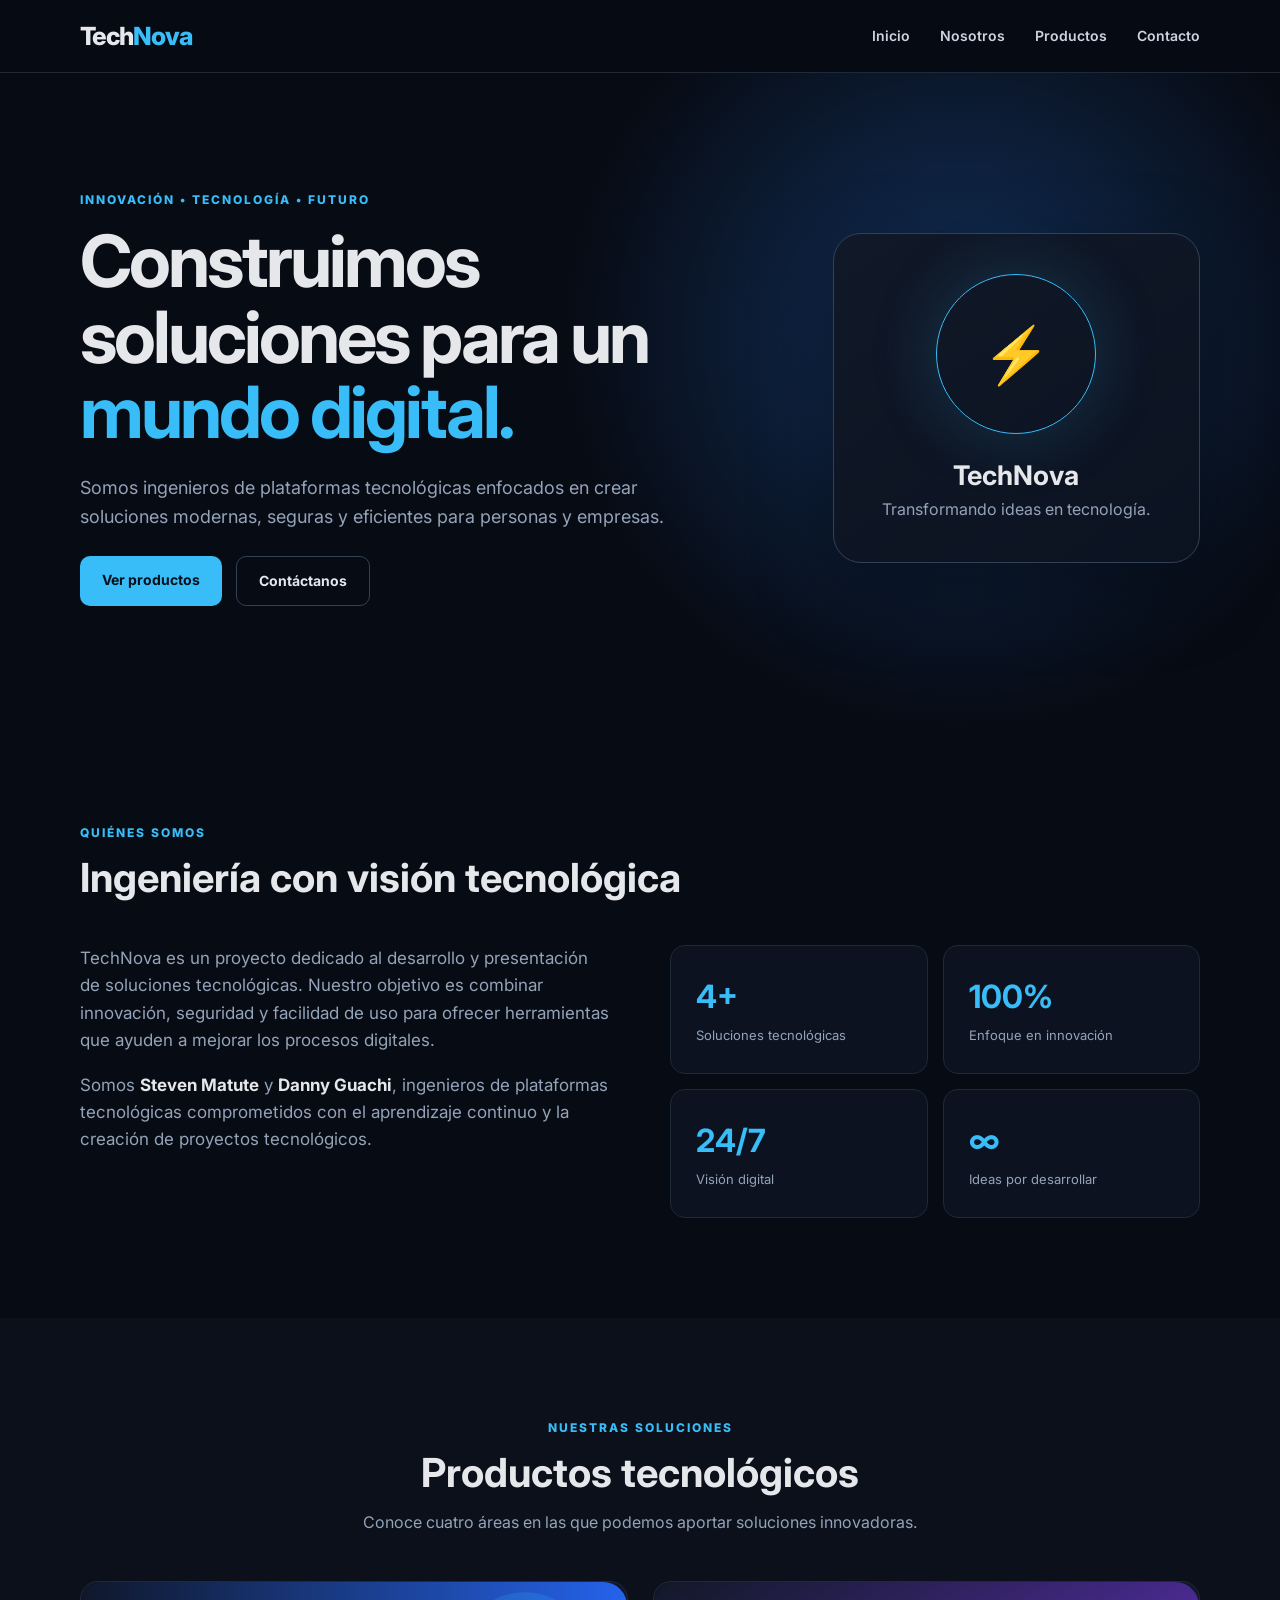
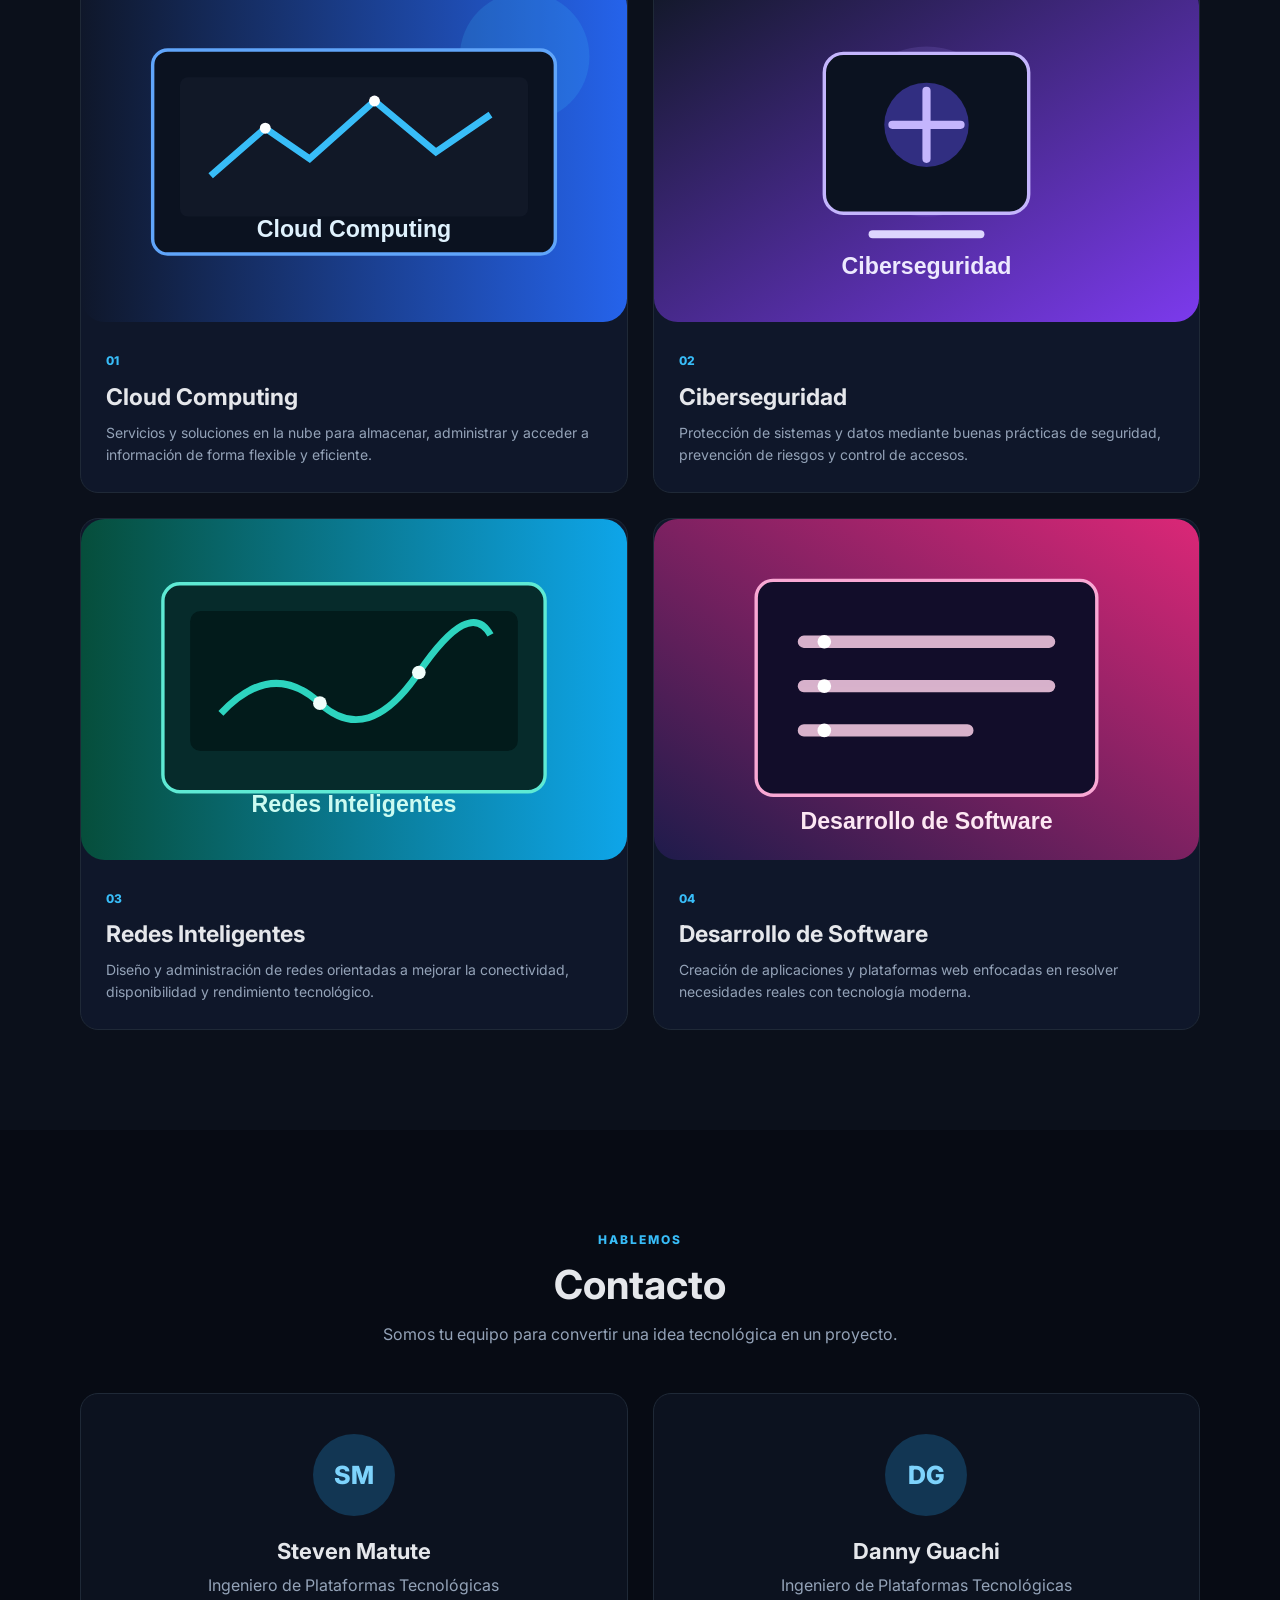
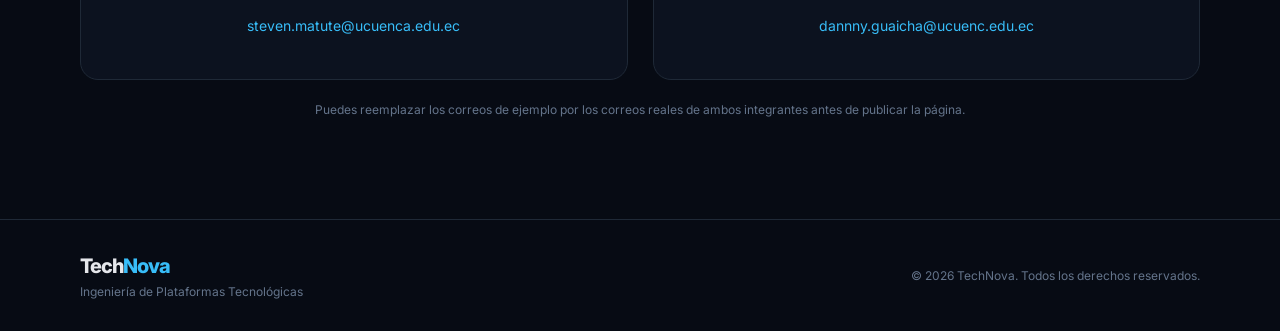
==== index.html @ 42eb57d0 "Actualización de la página" ====
<!DOCTYPE html>
<html lang="es">
<head>
  <meta charset="UTF-8">
  <meta name="viewport" content="width=device-width, initial-scale=1.0">
  <meta name="description" content="Tecnología e innovación - Steven Matute y Danny Guachi">
  <title>TechNova | Plataformas Tecnológicas</title>
  <link rel="stylesheet" href="style.css">
</head>
<body>
<header class="header">
  <nav class="nav container">
    <a class="logo" href="#inicio">Tech<span>Nova</span></a>
    <button class="menu-btn" aria-label="Abrir menú">☰</button>
    <div class="nav-links">
      <a href="#inicio">Inicio</a>
      <a href="#nosotros">Nosotros</a>
      <a href="#productos">Productos</a>
      <a href="#contacto">Contacto</a>
    </div>
  </nav>
</header>

<main>
<section id="inicio" class="hero">
  <div class="container hero-content">
    <div>
      <p class="eyebrow">INNOVACIÓN • TECNOLOGÍA • FUTURO</p>
      <h1>Construimos soluciones para un <span>mundo digital.</span></h1>
      <p class="hero-text">Somos ingenieros de plataformas tecnológicas enfocados en crear soluciones modernas, seguras y eficientes para personas y empresas.</p>
      <div class="hero-buttons">
        <a class="btn primary" href="#productos">Ver productos</a>
        <a class="btn secondary" href="#contacto">Contáctanos</a>
      </div>
    </div>
    <div class="hero-card">
      <div class="tech-orbit"><span>⚡</span></div>
      <h3>TechNova</h3>
      <p>Transformando ideas en tecnología.</p>
    </div>
  </div>
</section>

<section id="nosotros" class="section">
  <div class="container">
    <div class="section-title">
      <p class="eyebrow">QUIÉNES SOMOS</p>
      <h2>Ingeniería con visión tecnológica</h2>
    </div>
    <div class="about-grid">
      <div class="about-text">
        <p>TechNova es un proyecto dedicado al desarrollo y presentación de soluciones tecnológicas. Nuestro objetivo es combinar innovación, seguridad y facilidad de uso para ofrecer herramientas que ayuden a mejorar los procesos digitales.</p>
        <p>Somos <strong>Steven Matute</strong> y <strong>Danny Guachi</strong>, ingenieros de plataformas tecnológicas comprometidos con el aprendizaje continuo y la creación de proyectos tecnológicos.</p>
      </div>
      <div class="stats">
        <div><strong>4+</strong><span>Soluciones tecnológicas</span></div>
        <div><strong>100%</strong><span>Enfoque en innovación</span></div>
        <div><strong>24/7</strong><span>Visión digital</span></div>
        <div><strong>∞</strong><span>Ideas por desarrollar</span></div>
      </div>
    </div>
  </div>
</section>

<section id="productos" class="section products-section">
  <div class="container">
    <div class="section-title center">
      <p class="eyebrow">NUESTRAS SOLUCIONES</p>
      <h2>Productos tecnológicos</h2>
      <p>Conoce cuatro áreas en las que podemos aportar soluciones innovadoras.</p>
    </div>
    <div class="products-grid">
      <article class="product-card">
        <img src="img/producto1.svg" alt="Cloud Computing">
        <div class="product-body"><span class="tag">01</span><h3>Cloud Computing</h3><p>Servicios y soluciones en la nube para almacenar, administrar y acceder a información de forma flexible y eficiente.</p></div>
      </article>
      <article class="product-card">
        <img src="img/producto2.svg" alt="Ciberseguridad">
        <div class="product-body"><span class="tag">02</span><h3>Ciberseguridad</h3><p>Protección de sistemas y datos mediante buenas prácticas de seguridad, prevención de riesgos y control de accesos.</p></div>
      </article>
      <article class="product-card">
        <img src="img/producto3.svg" alt="Redes Inteligentes">
        <div class="product-body"><span class="tag">03</span><h3>Redes Inteligentes</h3><p>Diseño y administración de redes orientadas a mejorar la conectividad, disponibilidad y rendimiento tecnológico.</p></div>
      </article>
      <article class="product-card">
        <img src="img/producto4.svg" alt="Desarrollo de Software">
        <div class="product-body"><span class="tag">04</span><h3>Desarrollo de Software</h3><p>Creación de aplicaciones y plataformas web enfocadas en resolver necesidades reales con tecnología moderna.</p></div>
      </article>
    </div>
  </div>
</section>

<section id="contacto" class="section contact-section">
  <div class="container">
    <div class="section-title center">
      <p class="eyebrow">HABLEMOS</p>
      <h2>Contacto</h2>
      <p>Somos tu equipo para convertir una idea tecnológica en un proyecto.</p>
    </div>
    <div class="contact-grid">
      <div class="person-card">
        <div class="avatar">SM</div>
        <h3>Steven Matute</h3>
        <p>Ingeniero de Plataformas Tecnológicas</p>
        <a href="mailto:steven.matute@ucuenca.edu.ec">steven.matute@ucuenca.edu.ec</a>
      </div>
      <div class="person-card">
        <div class="avatar">DG</div>
        <h3>Danny Guachi</h3>
        <p>Ingeniero de Plataformas Tecnológicas</p>
        <a href="mailto:daniel.guachi@gmail.com">dannny.guaicha@ucuenc.edu.ec</a>
      </div>
    </div>
    <p class="contact-note">Puedes reemplazar los correos de ejemplo por los correos reales de ambos integrantes antes de publicar la página.</p>
  </div>
</section>
</main>

<footer>
  <div class="container footer-content">
    <div><a class="logo" href="#inicio">Tech<span>Nova</span></a><p>Ingeniería de Plataformas Tecnológicas</p></div>
    <p>© <span id="year"></span> TechNova. Todos los derechos reservados.</p>
  </div>
</footer>
<script src="script.js"></script>
</body>
</html>
---- style.css ----
@import url('https://fonts.googleapis.com/css2?family=Inter:wght@400;500;600;700;800&display=swap');
*{box-sizing:border-box;margin:0;padding:0}
html{scroll-behavior:smooth}
body{font-family:Inter,Arial,sans-serif;color:#e5e7eb;background:#070b14;line-height:1.6}
a{text-decoration:none;color:inherit}.container{width:min(1120px,92%);margin:auto}
.header{position:sticky;top:0;z-index:100;background:rgba(7,11,20,.88);backdrop-filter:blur(14px);border-bottom:1px solid #1f2937}
.nav{height:72px;display:flex;align-items:center;justify-content:space-between}.logo{font-size:25px;font-weight:800;letter-spacing:-1px}.logo span{color:#38bdf8}
.nav-links{display:flex;gap:30px}.nav-links a{color:#cbd5e1;font-size:14px;font-weight:600;transition:.2s}.nav-links a:hover{color:#38bdf8}
.menu-btn{display:none;background:none;border:0;color:#fff;font-size:26px}
.hero{min-height:650px;display:flex;align-items:center;background:radial-gradient(circle at 75% 40%,#12305a 0,#070b14 38%),#070b14}
.hero-content{display:grid;grid-template-columns:1.3fr .7fr;gap:70px;align-items:center}.eyebrow{color:#38bdf8;font-size:12px;font-weight:800;letter-spacing:2px;margin-bottom:14px}
h1{font-size:clamp(42px,6vw,72px);line-height:1.05;letter-spacing:-3px;max-width:750px}h1 span{color:#38bdf8}
.hero-text{max-width:650px;color:#94a3b8;font-size:18px;margin:24px 0}.hero-buttons{display:flex;gap:14px}.btn{padding:13px 22px;border-radius:10px;font-weight:700;font-size:14px}.primary{background:#38bdf8;color:#04111d}.secondary{border:1px solid #334155;color:#e2e8f0}
.hero-card{height:330px;border:1px solid #334155;border-radius:28px;background:linear-gradient(145deg,#111827,#0b1220);display:flex;flex-direction:column;align-items:center;justify-content:center;box-shadow:0 25px 80px rgba(0,0,0,.35)}.hero-card h3{font-size:27px;margin-top:20px}.hero-card p{color:#94a3b8}.tech-orbit{width:160px;height:160px;border-radius:50%;border:1px solid #38bdf8;display:grid;place-items:center;box-shadow:0 0 70px rgba(56,189,248,.2);font-size:55px}
.section{padding:100px 0}.section-title h2{font-size:40px;line-height:1.1;margin-bottom:15px}.section-title>p:last-child{color:#94a3b8}.center{text-align:center}
.about-grid{display:grid;grid-template-columns:1fr 1fr;gap:60px;margin-top:45px}.about-text p{color:#94a3b8;font-size:17px;margin-bottom:18px}.about-text strong{color:#e5e7eb}
.stats{display:grid;grid-template-columns:1fr 1fr;gap:15px}.stats div{padding:25px;border:1px solid #1f2937;border-radius:15px;background:#0c121f}.stats strong{display:block;font-size:32px;color:#38bdf8}.stats span{color:#94a3b8;font-size:13px}
.products-section{background:#0b101b}.products-grid{display:grid;grid-template-columns:repeat(2,1fr);gap:25px;margin-top:45px}.product-card{overflow:hidden;background:#0f172a;border:1px solid #1f2937;border-radius:18px;transition:.25s}.product-card:hover{transform:translateY(-6px);border-color:#38bdf8}.product-card img{display:block;width:100%;aspect-ratio:16/10;object-fit:cover}.product-body{padding:25px}.tag{color:#38bdf8;font-size:12px;font-weight:800}.product-body h3{font-size:23px;margin:6px 0}.product-body p{color:#94a3b8;font-size:14px}
.contact-grid{display:grid;grid-template-columns:1fr 1fr;gap:25px;margin-top:45px}.person-card{text-align:center;padding:40px 25px;border:1px solid #1f2937;background:#0c121f;border-radius:18px}.avatar{width:82px;height:82px;margin:0 auto 18px;display:grid;place-items:center;border-radius:50%;background:#123653;color:#7dd3fc;font-size:25px;font-weight:800}.person-card h3{font-size:22px}.person-card p{color:#94a3b8;margin:4px 0 15px}.person-card a{color:#38bdf8;font-size:14px}.contact-note{text-align:center;color:#64748b;font-size:12px;margin-top:20px}
footer{border-top:1px solid #1f2937;padding:30px 0;color:#64748b;font-size:12px}.footer-content{display:flex;justify-content:space-between;align-items:center}.footer-content .logo{font-size:20px;color:#e5e7eb}
@media(max-width:760px){.nav-links{display:none;position:absolute;top:72px;left:0;right:0;padding:20px;flex-direction:column;gap:18px;background:#070b14;border-bottom:1px solid #1f2937}.nav-links.active{display:flex}.menu-btn{display:block}.hero{padding:80px 0}.hero-content,.about-grid,.contact-grid,.products-grid{grid-template-columns:1fr}.hero-card{height:280px}.section{padding:75px 0}h1{letter-spacing:-2px}.footer-content{flex-direction:column;gap:12px;text-align:center}}
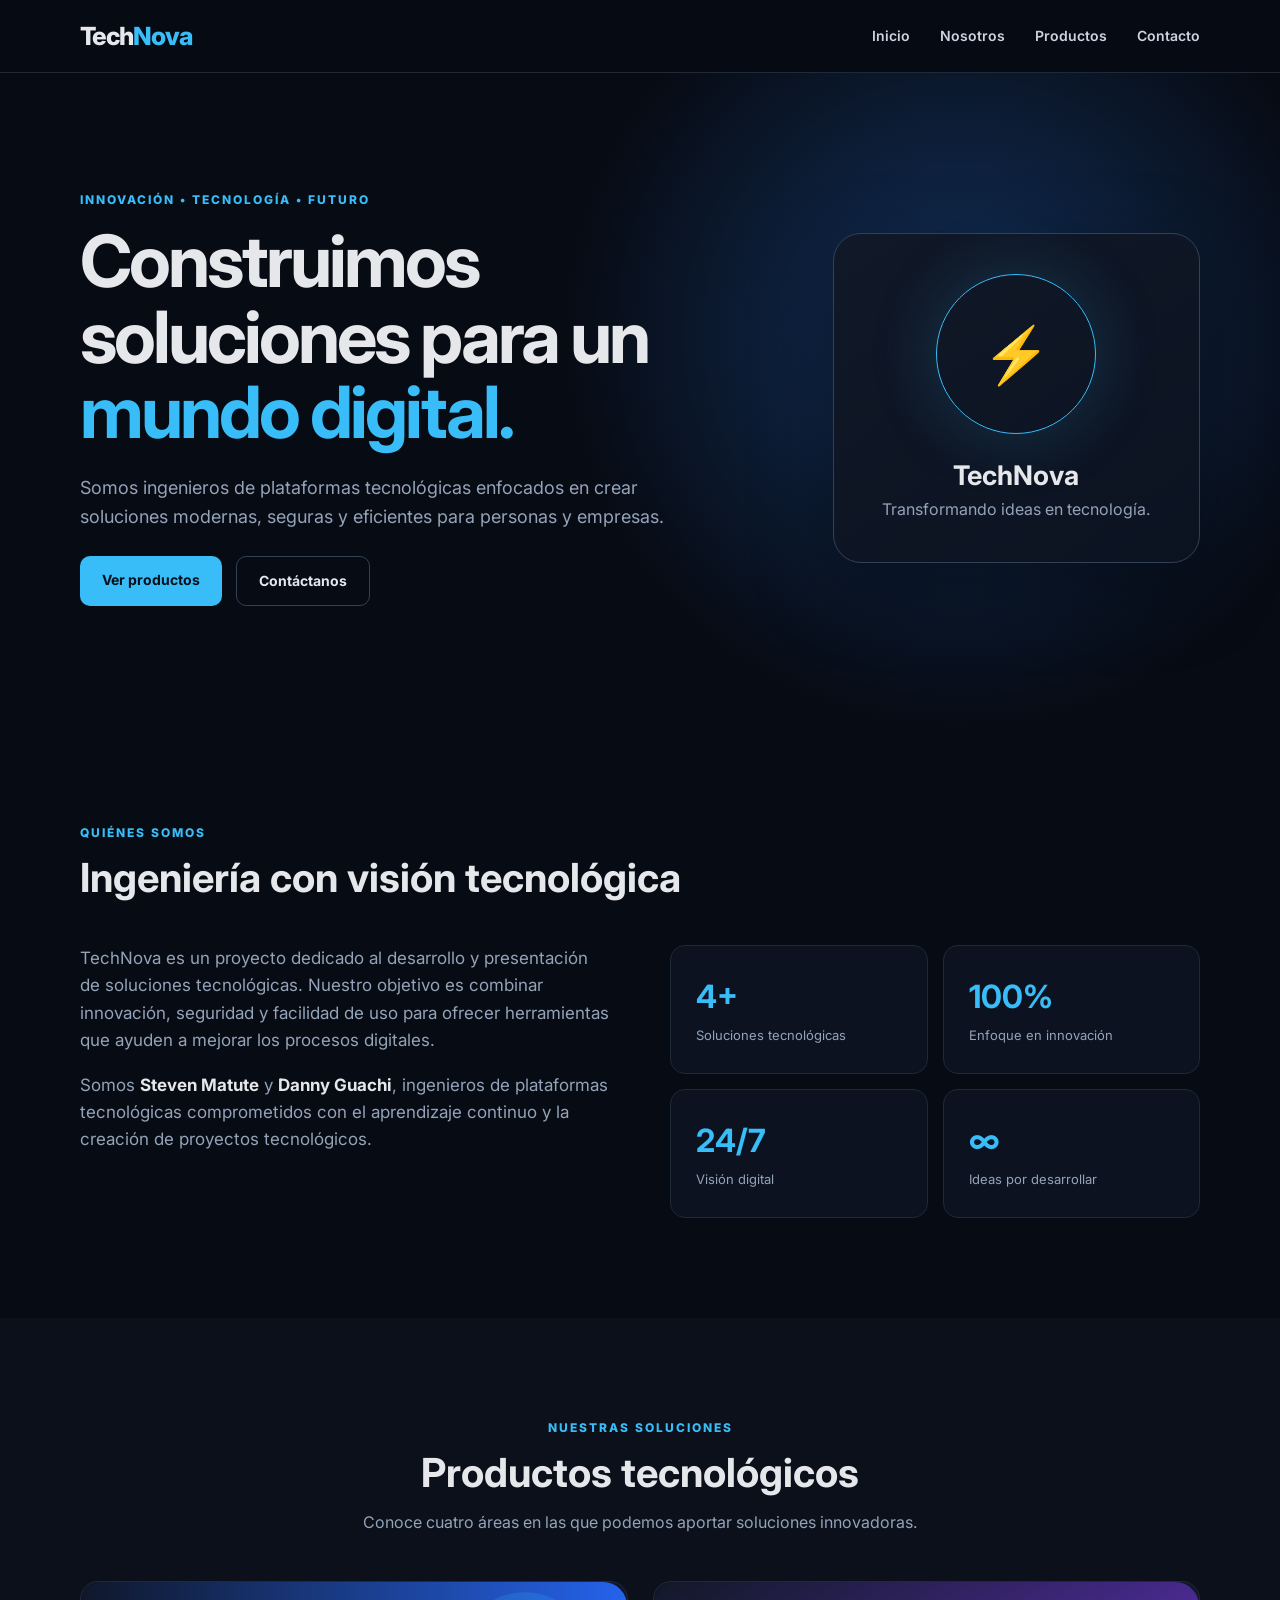
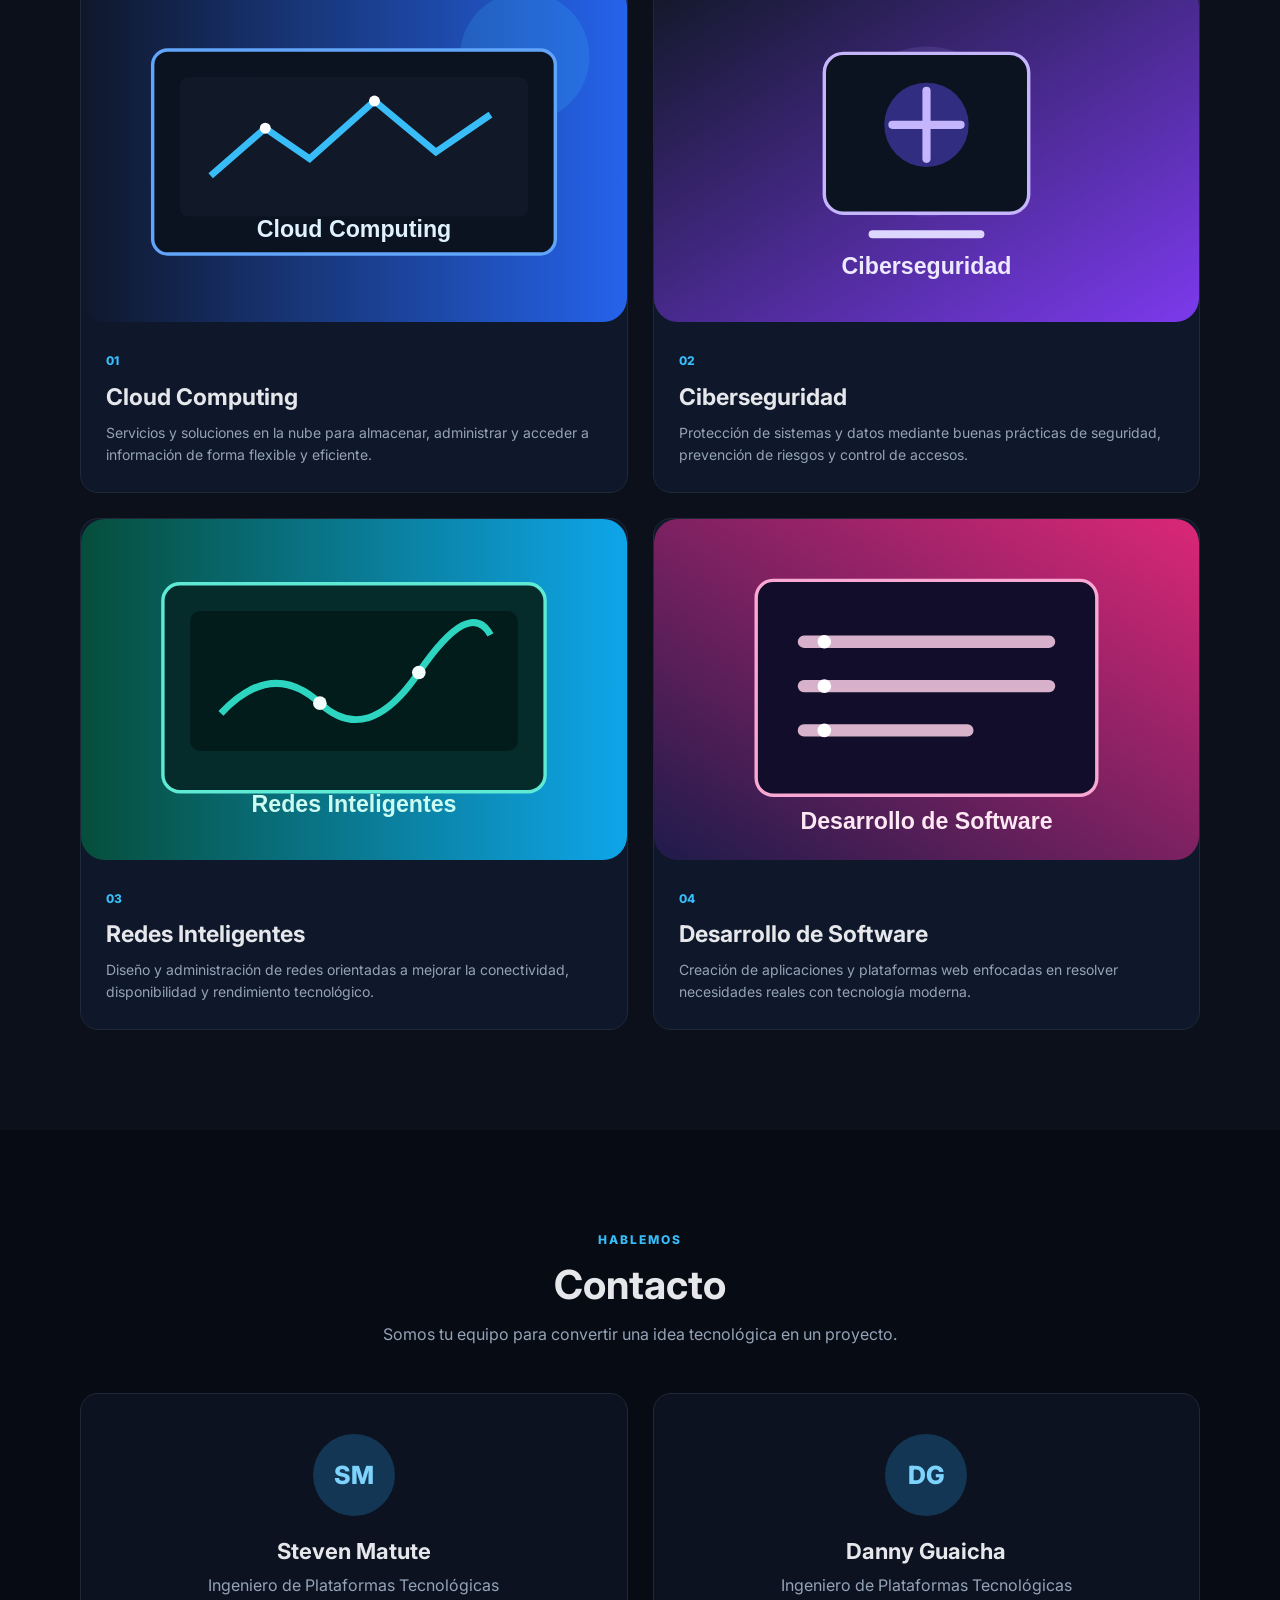
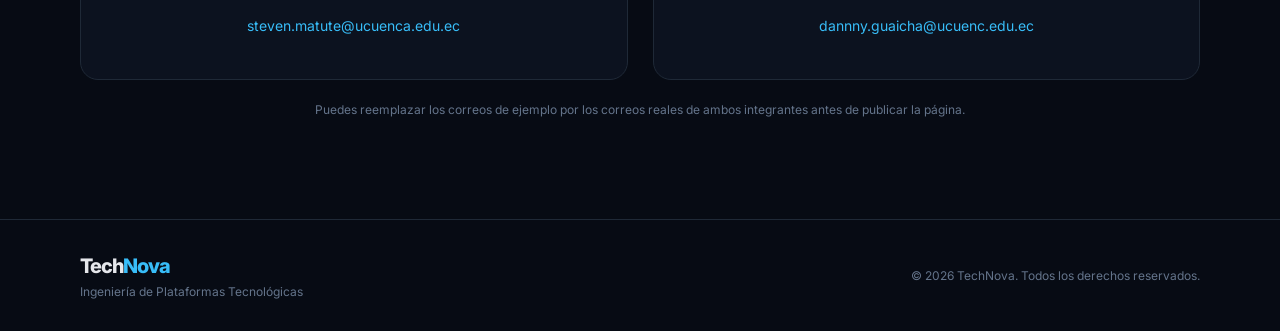
==== commit acaba002: "Actualización de la página" ====
--- a/index.html
+++ b/index.html
@@ -106,7 +106,7 @@
       </div>
       <div class="person-card">
         <div class="avatar">DG</div>
-        <h3>Danny Guachi</h3>
+        <h3>Danny Guaicha</h3>
         <p>Ingeniero de Plataformas Tecnológicas</p>
         <a href="mailto:daniel.guachi@gmail.com">dannny.guaicha@ucuenc.edu.ec</a>
       </div>
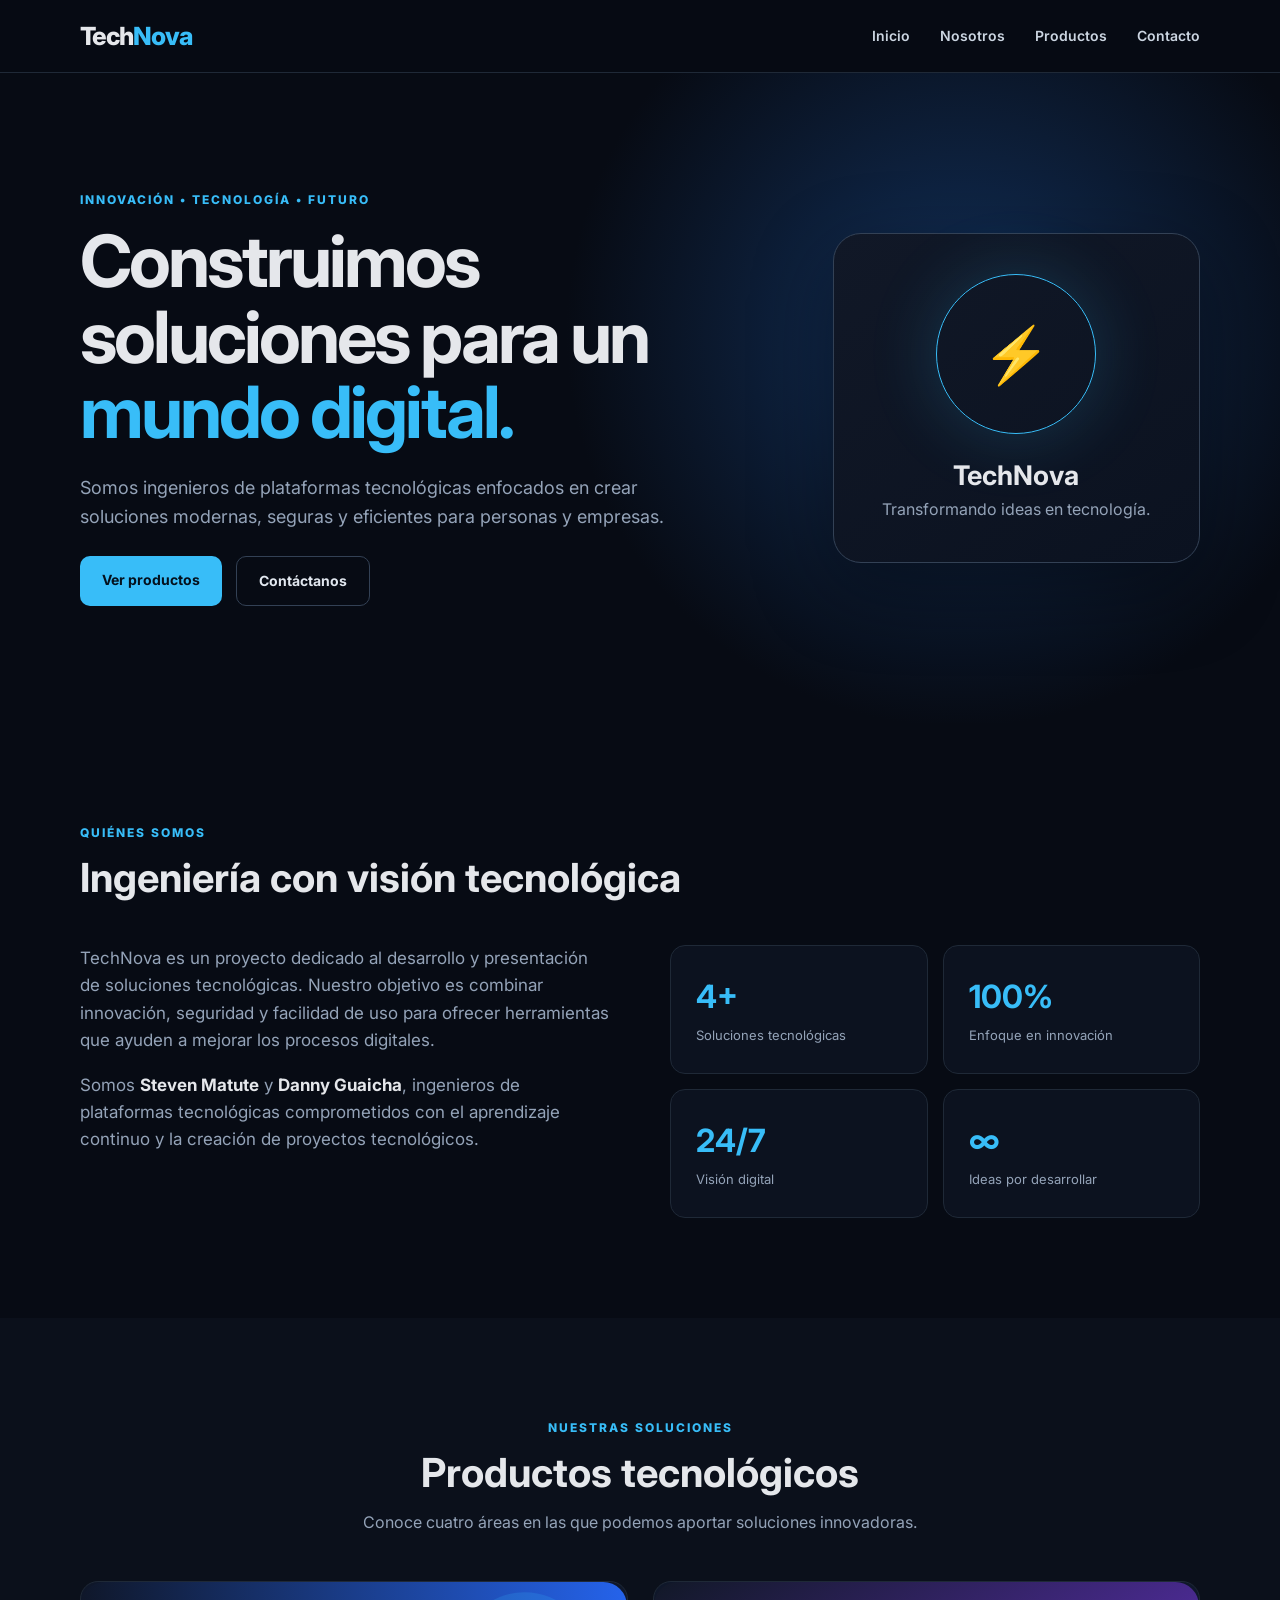
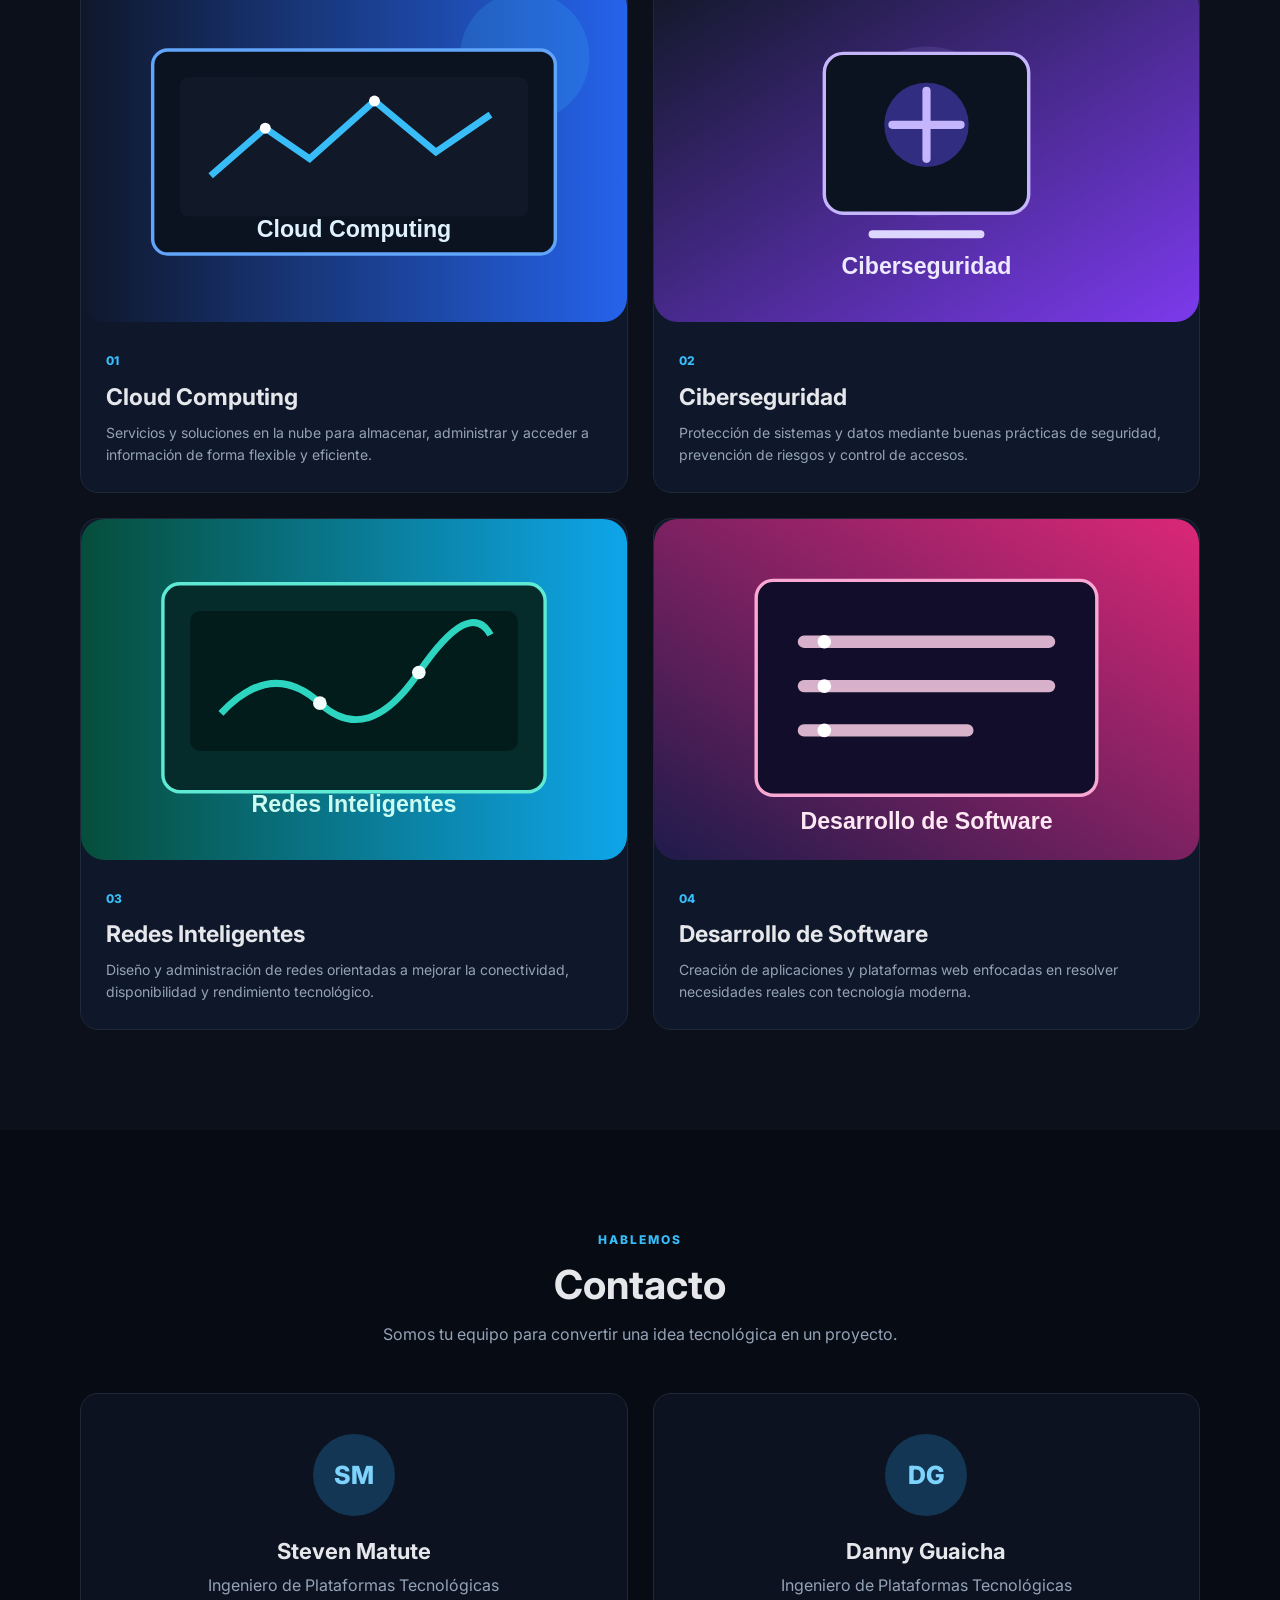
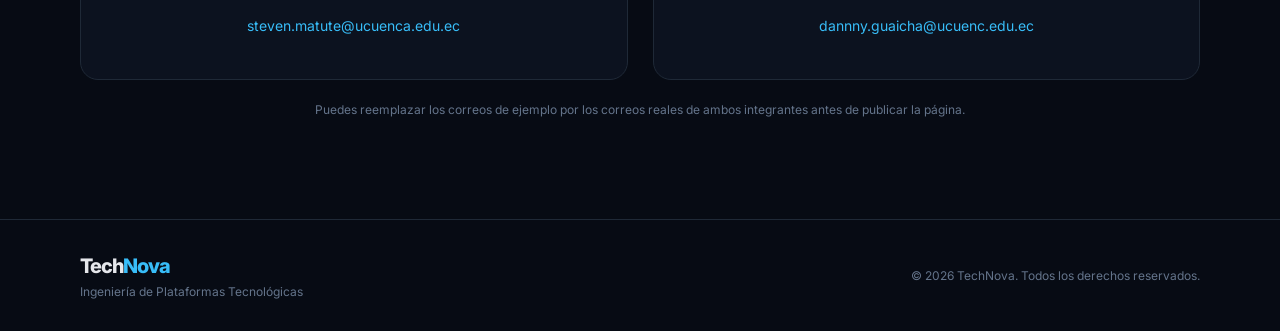
==== commit 352cd815: "Actualización de la página" ====
--- a/index.html
+++ b/index.html
@@ -50,7 +50,7 @@
     <div class="about-grid">
       <div class="about-text">
         <p>TechNova es un proyecto dedicado al desarrollo y presentación de soluciones tecnológicas. Nuestro objetivo es combinar innovación, seguridad y facilidad de uso para ofrecer herramientas que ayuden a mejorar los procesos digitales.</p>
-        <p>Somos <strong>Steven Matute</strong> y <strong>Danny Guachi</strong>, ingenieros de plataformas tecnológicas comprometidos con el aprendizaje continuo y la creación de proyectos tecnológicos.</p>
+        <p>Somos <strong>Steven Matute</strong> y <strong>Danny Guaicha</strong>, ingenieros de plataformas tecnológicas comprometidos con el aprendizaje continuo y la creación de proyectos tecnológicos.</p>
       </div>
       <div class="stats">
         <div><strong>4+</strong><span>Soluciones tecnológicas</span></div>
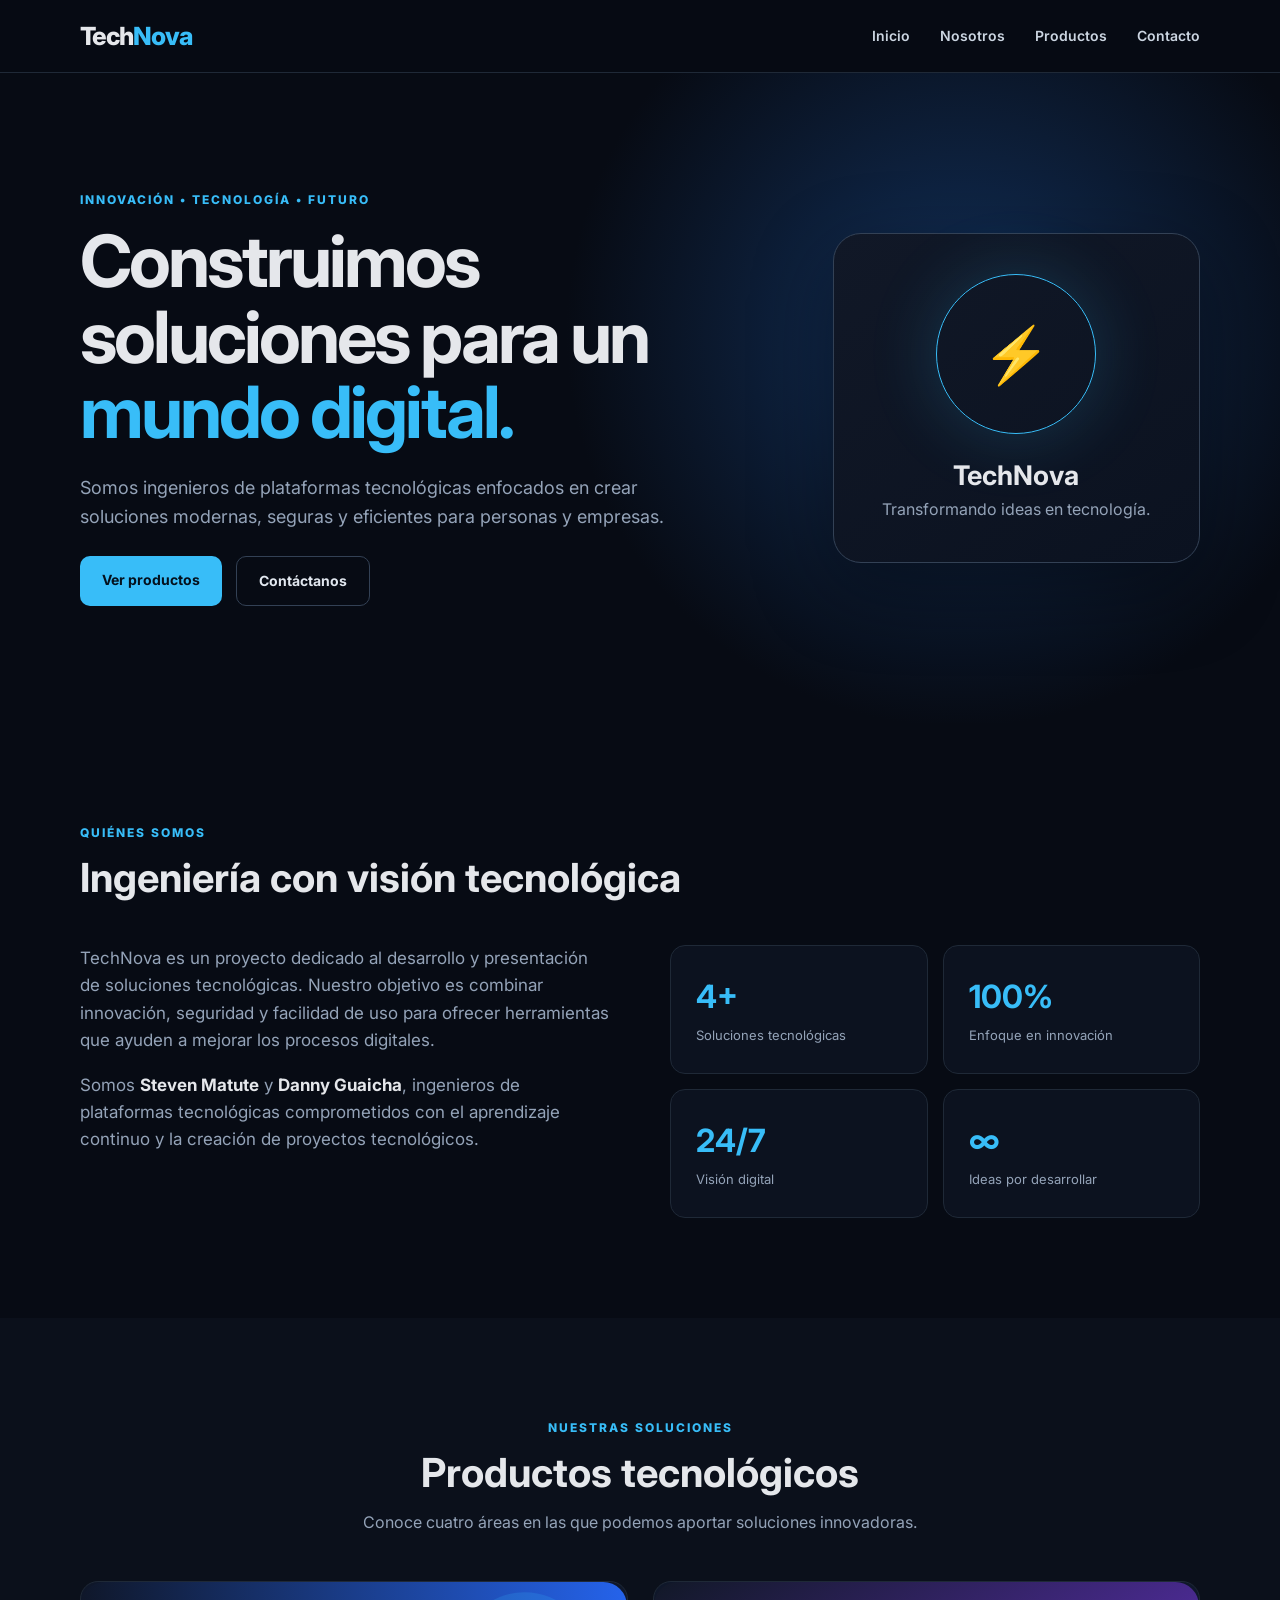
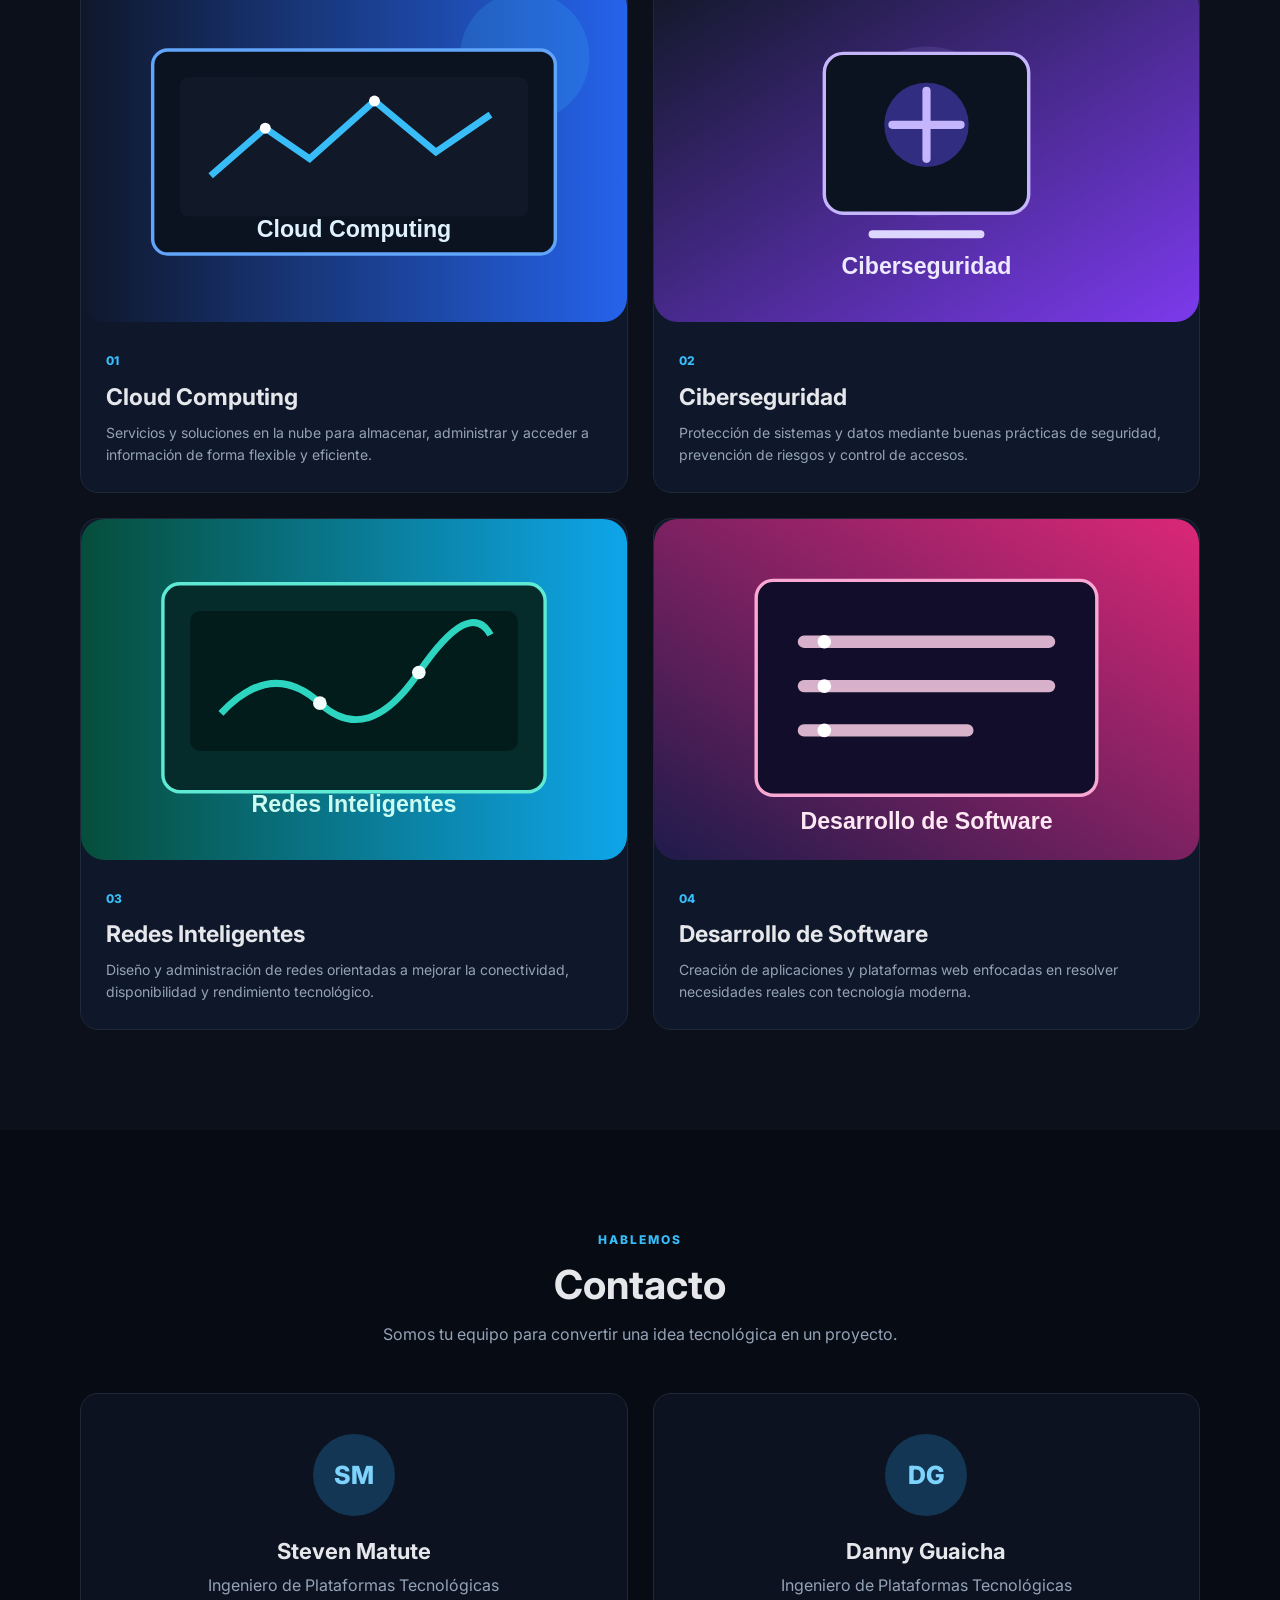
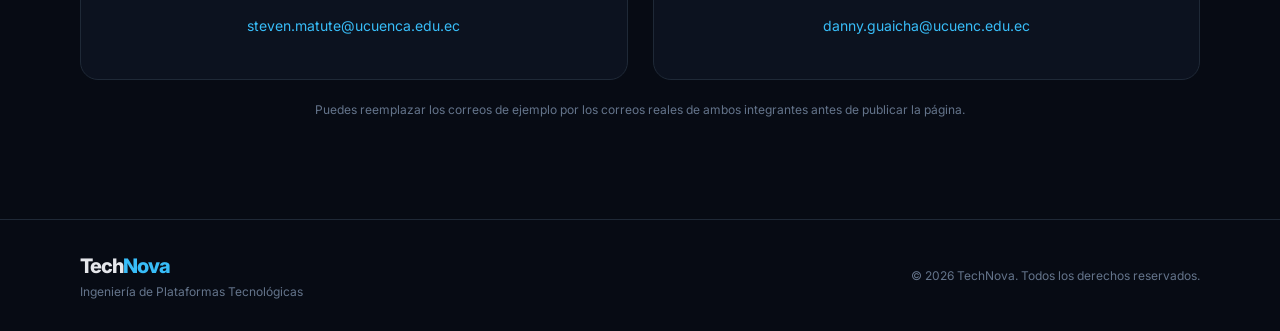
==== commit 1e8be4bc: "Actualización de la página" ====
--- a/index.html
+++ b/index.html
@@ -108,7 +108,7 @@
         <div class="avatar">DG</div>
         <h3>Danny Guaicha</h3>
         <p>Ingeniero de Plataformas Tecnológicas</p>
-        <a href="mailto:daniel.guachi@gmail.com">dannny.guaicha@ucuenc.edu.ec</a>
+        <a href="mailto:daniel.guachi@gmail.com">danny.guaicha@ucuenc.edu.ec</a>
       </div>
     </div>
     <p class="contact-note">Puedes reemplazar los correos de ejemplo por los correos reales de ambos integrantes antes de publicar la página.</p>
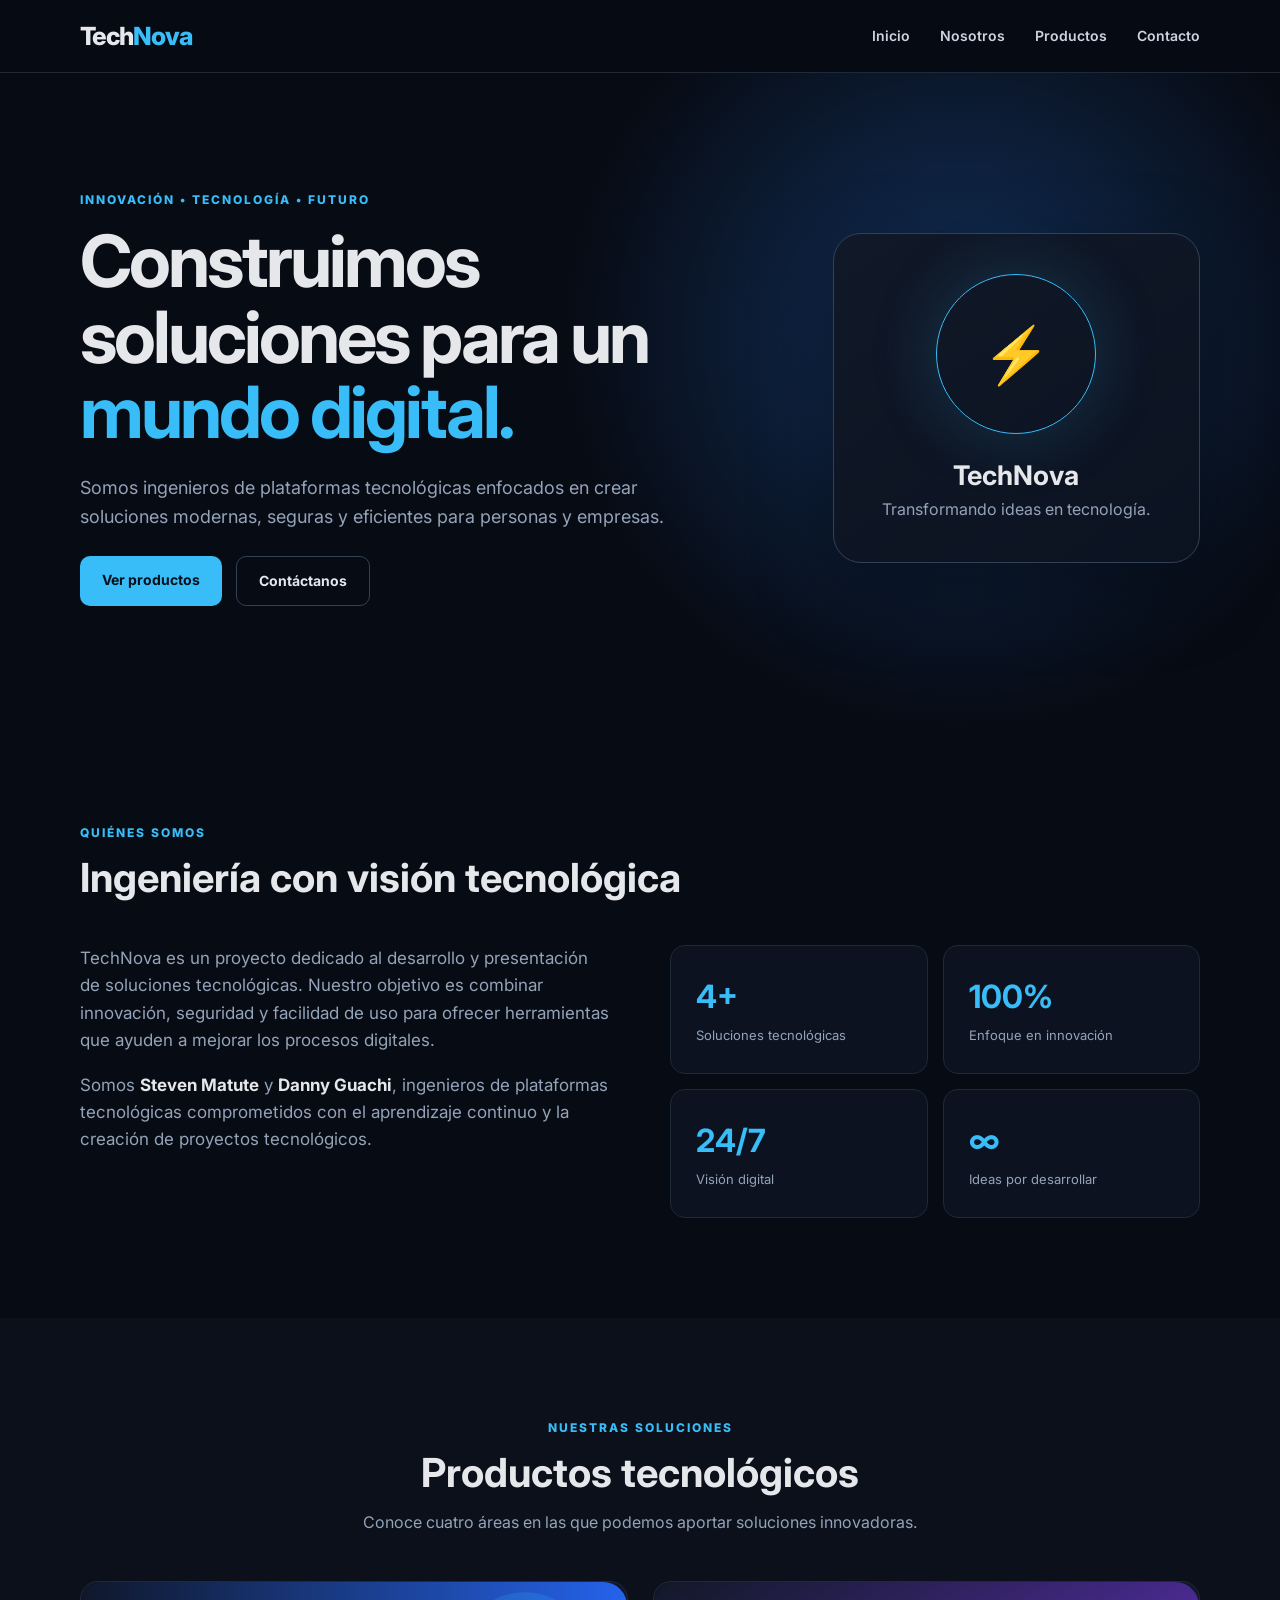
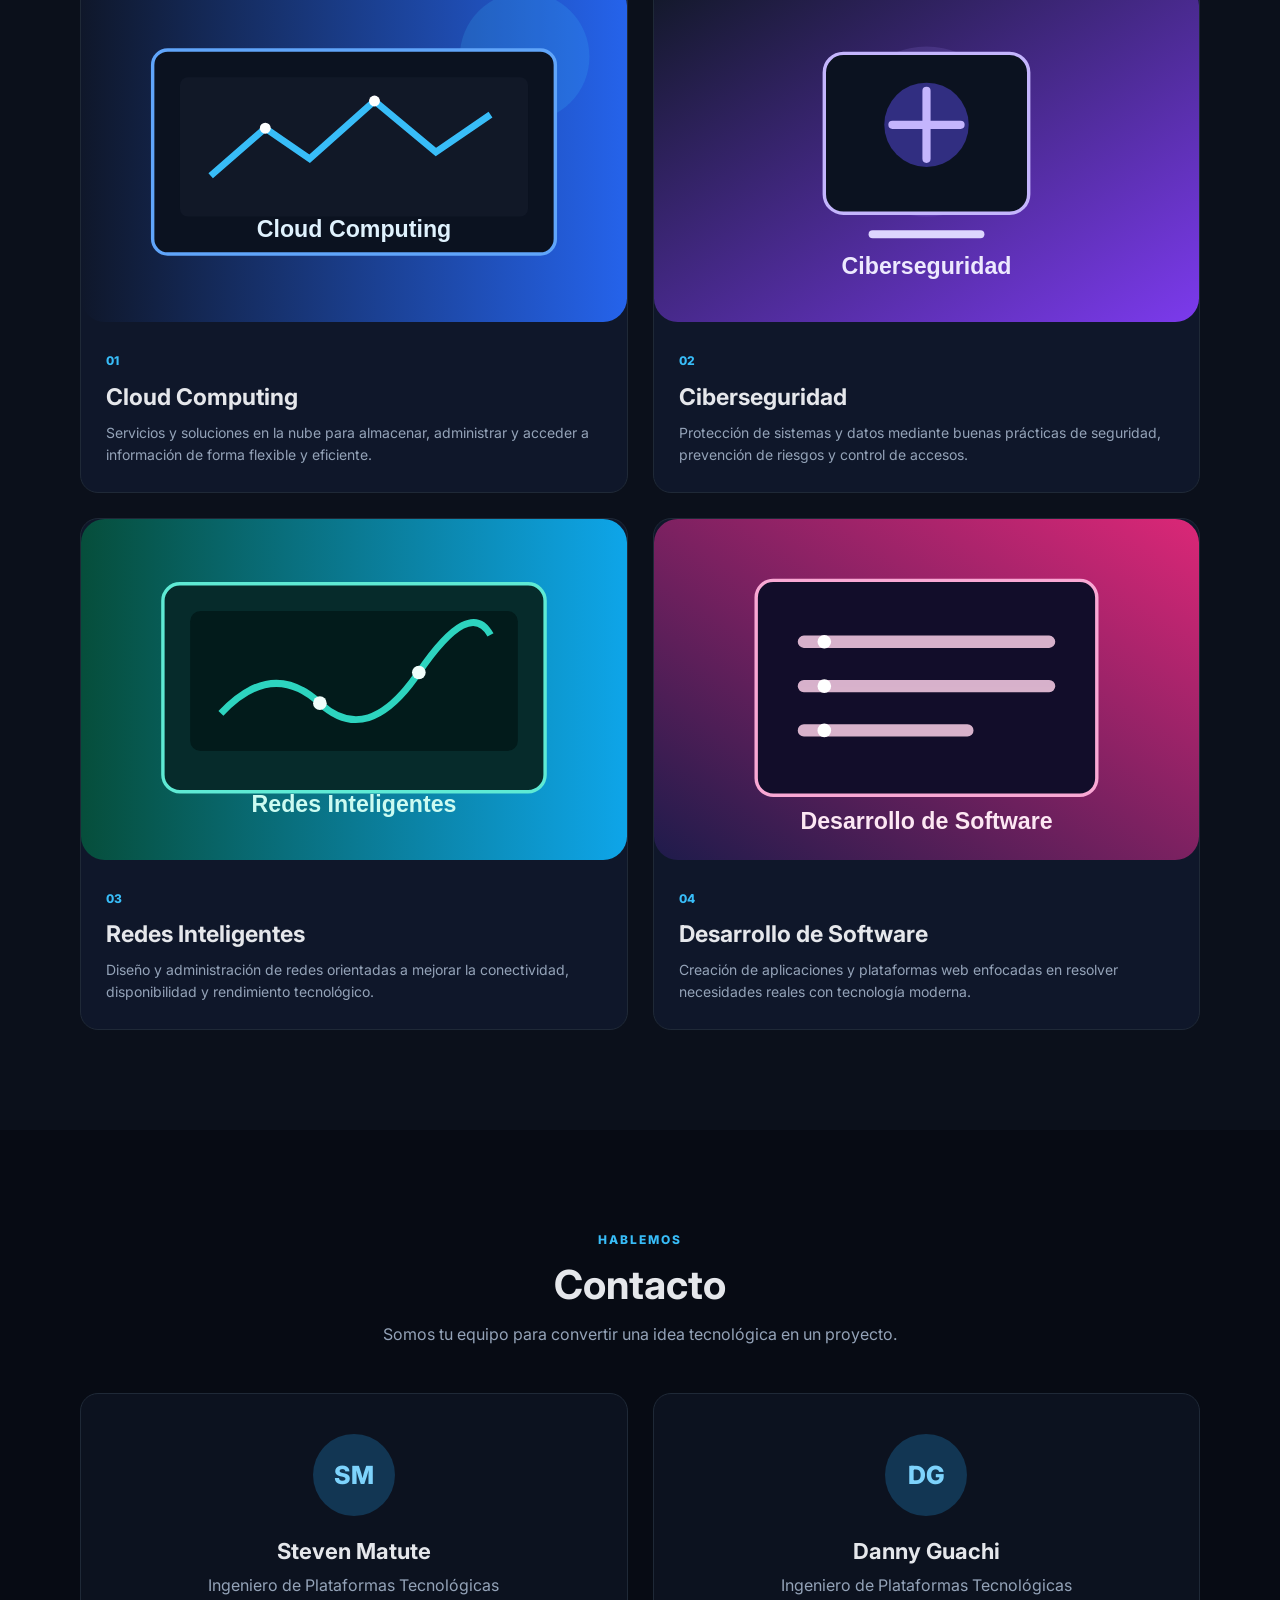
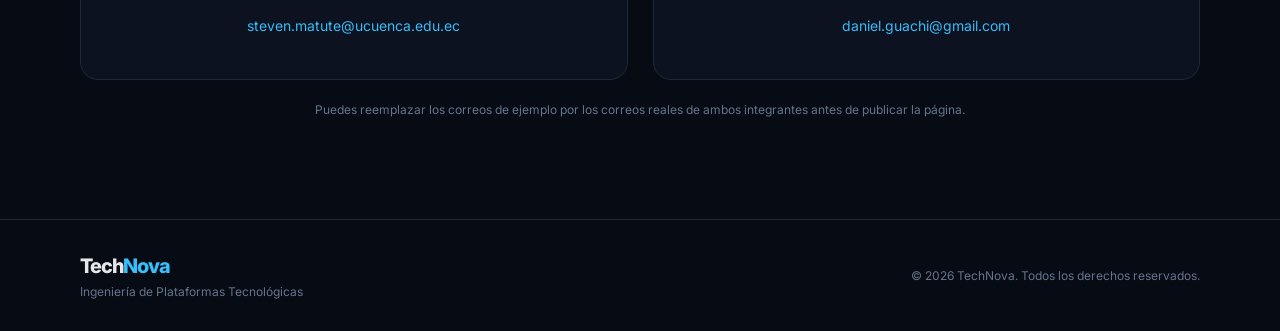
==== commit e0a85c81: "Add files via upload" ====
--- a/index.html
+++ b/index.html
@@ -50,7 +50,7 @@
     <div class="about-grid">
       <div class="about-text">
         <p>TechNova es un proyecto dedicado al desarrollo y presentación de soluciones tecnológicas. Nuestro objetivo es combinar innovación, seguridad y facilidad de uso para ofrecer herramientas que ayuden a mejorar los procesos digitales.</p>
-        <p>Somos <strong>Steven Matute</strong> y <strong>Danny Guaicha</strong>, ingenieros de plataformas tecnológicas comprometidos con el aprendizaje continuo y la creación de proyectos tecnológicos.</p>
+        <p>Somos <strong>Steven Matute</strong> y <strong>Danny Guachi</strong>, ingenieros de plataformas tecnológicas comprometidos con el aprendizaje continuo y la creación de proyectos tecnológicos.</p>
       </div>
       <div class="stats">
         <div><strong>4+</strong><span>Soluciones tecnológicas</span></div>
@@ -106,9 +106,9 @@
       </div>
       <div class="person-card">
         <div class="avatar">DG</div>
-        <h3>Danny Guaicha</h3>
+        <h3>Danny Guachi</h3>
         <p>Ingeniero de Plataformas Tecnológicas</p>
-        <a href="mailto:daniel.guachi@gmail.com">danny.guaicha@ucuenc.edu.ec</a>
+        <a href="mailto:daniel.guachi@gmail.com">daniel.guachi@gmail.com</a>
       </div>
     </div>
     <p class="contact-note">Puedes reemplazar los correos de ejemplo por los correos reales de ambos integrantes antes de publicar la página.</p>
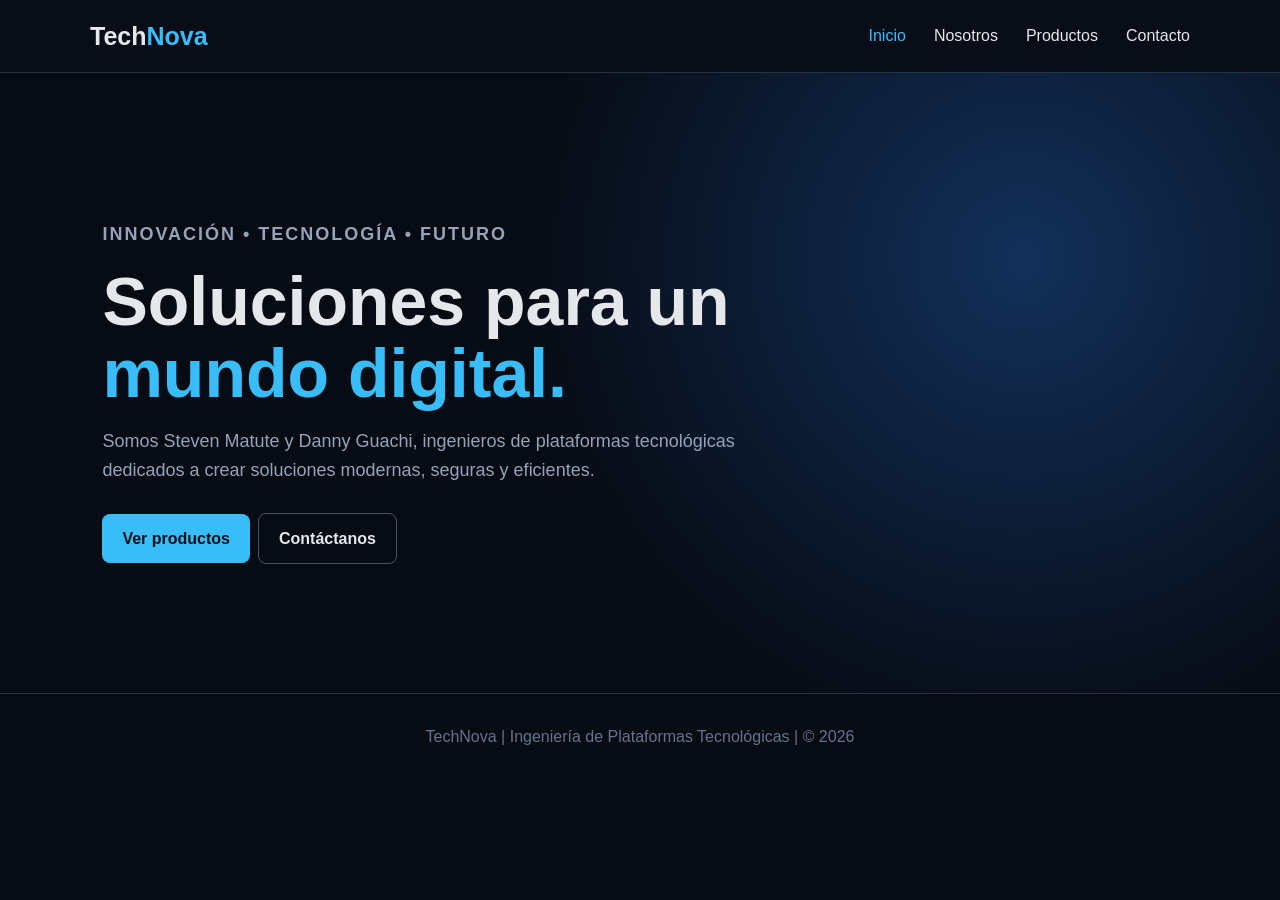
==== commit ec83cd80: "Add files via upload" ====
--- a/index.html
+++ b/index.html
@@ -1,127 +1 @@
-<!DOCTYPE html>
-<html lang="es">
-<head>
-  <meta charset="UTF-8">
-  <meta name="viewport" content="width=device-width, initial-scale=1.0">
-  <meta name="description" content="Tecnología e innovación - Steven Matute y Danny Guachi">
-  <title>TechNova | Plataformas Tecnológicas</title>
-  <link rel="stylesheet" href="style.css">
-</head>
-<body>
-<header class="header">
-  <nav class="nav container">
-    <a class="logo" href="#inicio">Tech<span>Nova</span></a>
-    <button class="menu-btn" aria-label="Abrir menú">☰</button>
-    <div class="nav-links">
-      <a href="#inicio">Inicio</a>
-      <a href="#nosotros">Nosotros</a>
-      <a href="#productos">Productos</a>
-      <a href="#contacto">Contacto</a>
-    </div>
-  </nav>
-</header>
-
-<main>
-<section id="inicio" class="hero">
-  <div class="container hero-content">
-    <div>
-      <p class="eyebrow">INNOVACIÓN • TECNOLOGÍA • FUTURO</p>
-      <h1>Construimos soluciones para un <span>mundo digital.</span></h1>
-      <p class="hero-text">Somos ingenieros de plataformas tecnológicas enfocados en crear soluciones modernas, seguras y eficientes para personas y empresas.</p>
-      <div class="hero-buttons">
-        <a class="btn primary" href="#productos">Ver productos</a>
-        <a class="btn secondary" href="#contacto">Contáctanos</a>
-      </div>
-    </div>
-    <div class="hero-card">
-      <div class="tech-orbit"><span>⚡</span></div>
-      <h3>TechNova</h3>
-      <p>Transformando ideas en tecnología.</p>
-    </div>
-  </div>
-</section>
-
-<section id="nosotros" class="section">
-  <div class="container">
-    <div class="section-title">
-      <p class="eyebrow">QUIÉNES SOMOS</p>
-      <h2>Ingeniería con visión tecnológica</h2>
-    </div>
-    <div class="about-grid">
-      <div class="about-text">
-        <p>TechNova es un proyecto dedicado al desarrollo y presentación de soluciones tecnológicas. Nuestro objetivo es combinar innovación, seguridad y facilidad de uso para ofrecer herramientas que ayuden a mejorar los procesos digitales.</p>
-        <p>Somos <strong>Steven Matute</strong> y <strong>Danny Guachi</strong>, ingenieros de plataformas tecnológicas comprometidos con el aprendizaje continuo y la creación de proyectos tecnológicos.</p>
-      </div>
-      <div class="stats">
-        <div><strong>4+</strong><span>Soluciones tecnológicas</span></div>
-        <div><strong>100%</strong><span>Enfoque en innovación</span></div>
-        <div><strong>24/7</strong><span>Visión digital</span></div>
-        <div><strong>∞</strong><span>Ideas por desarrollar</span></div>
-      </div>
-    </div>
-  </div>
-</section>
-
-<section id="productos" class="section products-section">
-  <div class="container">
-    <div class="section-title center">
-      <p class="eyebrow">NUESTRAS SOLUCIONES</p>
-      <h2>Productos tecnológicos</h2>
-      <p>Conoce cuatro áreas en las que podemos aportar soluciones innovadoras.</p>
-    </div>
-    <div class="products-grid">
-      <article class="product-card">
-        <img src="img/producto1.svg" alt="Cloud Computing">
-        <div class="product-body"><span class="tag">01</span><h3>Cloud Computing</h3><p>Servicios y soluciones en la nube para almacenar, administrar y acceder a información de forma flexible y eficiente.</p></div>
-      </article>
-      <article class="product-card">
-        <img src="img/producto2.svg" alt="Ciberseguridad">
-        <div class="product-body"><span class="tag">02</span><h3>Ciberseguridad</h3><p>Protección de sistemas y datos mediante buenas prácticas de seguridad, prevención de riesgos y control de accesos.</p></div>
-      </article>
-      <article class="product-card">
-        <img src="img/producto3.svg" alt="Redes Inteligentes">
-        <div class="product-body"><span class="tag">03</span><h3>Redes Inteligentes</h3><p>Diseño y administración de redes orientadas a mejorar la conectividad, disponibilidad y rendimiento tecnológico.</p></div>
-      </article>
-      <article class="product-card">
-        <img src="img/producto4.svg" alt="Desarrollo de Software">
-        <div class="product-body"><span class="tag">04</span><h3>Desarrollo de Software</h3><p>Creación de aplicaciones y plataformas web enfocadas en resolver necesidades reales con tecnología moderna.</p></div>
-      </article>
-    </div>
-  </div>
-</section>
-
-<section id="contacto" class="section contact-section">
-  <div class="container">
-    <div class="section-title center">
-      <p class="eyebrow">HABLEMOS</p>
-      <h2>Contacto</h2>
-      <p>Somos tu equipo para convertir una idea tecnológica en un proyecto.</p>
-    </div>
-    <div class="contact-grid">
-      <div class="person-card">
-        <div class="avatar">SM</div>
-        <h3>Steven Matute</h3>
-        <p>Ingeniero de Plataformas Tecnológicas</p>
-        <a href="mailto:steven.matute@ucuenca.edu.ec">steven.matute@ucuenca.edu.ec</a>
-      </div>
-      <div class="person-card">
-        <div class="avatar">DG</div>
-        <h3>Danny Guachi</h3>
-        <p>Ingeniero de Plataformas Tecnológicas</p>
-        <a href="mailto:daniel.guachi@gmail.com">daniel.guachi@gmail.com</a>
-      </div>
-    </div>
-    <p class="contact-note">Puedes reemplazar los correos de ejemplo por los correos reales de ambos integrantes antes de publicar la página.</p>
-  </div>
-</section>
-</main>
-
-<footer>
-  <div class="container footer-content">
-    <div><a class="logo" href="#inicio">Tech<span>Nova</span></a><p>Ingeniería de Plataformas Tecnológicas</p></div>
-    <p>© <span id="year"></span> TechNova. Todos los derechos reservados.</p>
-  </div>
-</footer>
-<script src="script.js"></script>
-</body>
-</html>
+<!DOCTYPE html><html lang="es"><head><meta charset="UTF-8"><meta name="viewport" content="width=device-width,initial-scale=1.0"><title>TechNova - Inicio</title><link rel="stylesheet" href="style.css"></head><body><header><nav><a class="logo" href="index.html">Tech<span>Nova</span></a><ul><li><a class="active" href="index.html">Inicio</a></li><li><a href="nosotros.html">Nosotros</a></li><li><a href="productos.html">Productos</a></li><li><a href="contacto.html">Contacto</a></li></ul></nav></header><main><section class="hero"><div><p class="eyebrow">INNOVACIÓN • TECNOLOGÍA • FUTURO</p><h1>Soluciones para un <span>mundo digital.</span></h1><p>Somos Steven Matute y Danny Guachi, ingenieros de plataformas tecnológicas dedicados a crear soluciones modernas, seguras y eficientes.</p><a class="btn" href="productos.html">Ver productos</a><a class="btn outline" href="contacto.html">Contáctanos</a></div></section></main><footer>TechNova | Ingeniería de Plataformas Tecnológicas | © 2026</footer></body></html>
--- a/style.css
+++ b/style.css
@@ -1,21 +1 @@
-@import url('https://fonts.googleapis.com/css2?family=Inter:wght@400;500;600;700;800&display=swap');
-*{box-sizing:border-box;margin:0;padding:0}
-html{scroll-behavior:smooth}
-body{font-family:Inter,Arial,sans-serif;color:#e5e7eb;background:#070b14;line-height:1.6}
-a{text-decoration:none;color:inherit}.container{width:min(1120px,92%);margin:auto}
-.header{position:sticky;top:0;z-index:100;background:rgba(7,11,20,.88);backdrop-filter:blur(14px);border-bottom:1px solid #1f2937}
-.nav{height:72px;display:flex;align-items:center;justify-content:space-between}.logo{font-size:25px;font-weight:800;letter-spacing:-1px}.logo span{color:#38bdf8}
-.nav-links{display:flex;gap:30px}.nav-links a{color:#cbd5e1;font-size:14px;font-weight:600;transition:.2s}.nav-links a:hover{color:#38bdf8}
-.menu-btn{display:none;background:none;border:0;color:#fff;font-size:26px}
-.hero{min-height:650px;display:flex;align-items:center;background:radial-gradient(circle at 75% 40%,#12305a 0,#070b14 38%),#070b14}
-.hero-content{display:grid;grid-template-columns:1.3fr .7fr;gap:70px;align-items:center}.eyebrow{color:#38bdf8;font-size:12px;font-weight:800;letter-spacing:2px;margin-bottom:14px}
-h1{font-size:clamp(42px,6vw,72px);line-height:1.05;letter-spacing:-3px;max-width:750px}h1 span{color:#38bdf8}
-.hero-text{max-width:650px;color:#94a3b8;font-size:18px;margin:24px 0}.hero-buttons{display:flex;gap:14px}.btn{padding:13px 22px;border-radius:10px;font-weight:700;font-size:14px}.primary{background:#38bdf8;color:#04111d}.secondary{border:1px solid #334155;color:#e2e8f0}
-.hero-card{height:330px;border:1px solid #334155;border-radius:28px;background:linear-gradient(145deg,#111827,#0b1220);display:flex;flex-direction:column;align-items:center;justify-content:center;box-shadow:0 25px 80px rgba(0,0,0,.35)}.hero-card h3{font-size:27px;margin-top:20px}.hero-card p{color:#94a3b8}.tech-orbit{width:160px;height:160px;border-radius:50%;border:1px solid #38bdf8;display:grid;place-items:center;box-shadow:0 0 70px rgba(56,189,248,.2);font-size:55px}
-.section{padding:100px 0}.section-title h2{font-size:40px;line-height:1.1;margin-bottom:15px}.section-title>p:last-child{color:#94a3b8}.center{text-align:center}
-.about-grid{display:grid;grid-template-columns:1fr 1fr;gap:60px;margin-top:45px}.about-text p{color:#94a3b8;font-size:17px;margin-bottom:18px}.about-text strong{color:#e5e7eb}
-.stats{display:grid;grid-template-columns:1fr 1fr;gap:15px}.stats div{padding:25px;border:1px solid #1f2937;border-radius:15px;background:#0c121f}.stats strong{display:block;font-size:32px;color:#38bdf8}.stats span{color:#94a3b8;font-size:13px}
-.products-section{background:#0b101b}.products-grid{display:grid;grid-template-columns:repeat(2,1fr);gap:25px;margin-top:45px}.product-card{overflow:hidden;background:#0f172a;border:1px solid #1f2937;border-radius:18px;transition:.25s}.product-card:hover{transform:translateY(-6px);border-color:#38bdf8}.product-card img{display:block;width:100%;aspect-ratio:16/10;object-fit:cover}.product-body{padding:25px}.tag{color:#38bdf8;font-size:12px;font-weight:800}.product-body h3{font-size:23px;margin:6px 0}.product-body p{color:#94a3b8;font-size:14px}
-.contact-grid{display:grid;grid-template-columns:1fr 1fr;gap:25px;margin-top:45px}.person-card{text-align:center;padding:40px 25px;border:1px solid #1f2937;background:#0c121f;border-radius:18px}.avatar{width:82px;height:82px;margin:0 auto 18px;display:grid;place-items:center;border-radius:50%;background:#123653;color:#7dd3fc;font-size:25px;font-weight:800}.person-card h3{font-size:22px}.person-card p{color:#94a3b8;margin:4px 0 15px}.person-card a{color:#38bdf8;font-size:14px}.contact-note{text-align:center;color:#64748b;font-size:12px;margin-top:20px}
-footer{border-top:1px solid #1f2937;padding:30px 0;color:#64748b;font-size:12px}.footer-content{display:flex;justify-content:space-between;align-items:center}.footer-content .logo{font-size:20px;color:#e5e7eb}
-@media(max-width:760px){.nav-links{display:none;position:absolute;top:72px;left:0;right:0;padding:20px;flex-direction:column;gap:18px;background:#070b14;border-bottom:1px solid #1f2937}.nav-links.active{display:flex}.menu-btn{display:block}.hero{padding:80px 0}.hero-content,.about-grid,.contact-grid,.products-grid{grid-template-columns:1fr}.hero-card{height:280px}.section{padding:75px 0}h1{letter-spacing:-2px}.footer-content{flex-direction:column;gap:12px;text-align:center}}
+*{box-sizing:border-box}body{margin:0;font-family:Arial,sans-serif;background:#070b14;color:#e5e7eb;line-height:1.6}a{text-decoration:none;color:inherit}header{background:#080d18;border-bottom:1px solid #263244;position:sticky;top:0;z-index:5}nav{width:92%;max-width:1100px;height:72px;margin:auto;display:flex;align-items:center;justify-content:space-between}.logo{font-size:25px;font-weight:bold}.logo span,h1 span{color:#38bdf8}nav ul{display:flex;gap:28px;list-style:none}nav a:hover,nav .active{color:#38bdf8}.hero{min-height:620px;display:flex;align-items:center;padding:70px 8%;background:radial-gradient(circle at 80% 30%,#12305a,#070b14 45%)}.hero>div{max-width:800px}.eyebrow{color:#38bdf8;font-weight:bold;letter-spacing:2px;font-size:12px}.hero h1,.page>h1{font-size:clamp(42px,6vw,68px);line-height:1.05;margin:15px 0}.hero p{color:#94a3b8;font-size:18px;max-width:700px}.btn{display:inline-block;padding:12px 20px;background:#38bdf8;color:#06101a;border-radius:8px;font-weight:bold;margin:10px 8px 0 0}.outline{background:transparent;color:#e5e7eb;border:1px solid #475569}.page{width:92%;max-width:1100px;margin:auto;padding:80px 0;min-height:650px}.two{display:grid;grid-template-columns:1fr 1fr;gap:25px}.two article,.products article{background:#0d1524;border:1px solid #263244;border-radius:16px;padding:28px}.two p,.products p{color:#94a3b8}.team{margin-top:55px}.team h2{text-align:center}.avatar{width:80px;height:80px;border-radius:50%;background:#123653;color:#7dd3fc;display:grid;place-items:center;margin:0 auto 15px;font-weight:bold;font-size:24px}.team article,.contact{text-align:center}.products{display:grid;grid-template-columns:1fr 1fr;gap:25px;margin-top:35px}.products article{padding:0;overflow:hidden}.products img{width:100%;display:block}.products h2,.products p{padding:0 25px}.products h2{margin-bottom:0}.contact{text-align:center}.contact a{color:#38bdf8}footer{text-align:center;border-top:1px solid #263244;padding:30px;color:#64748b}@media(max-width:700px){nav{height:auto;padding:18px 0;flex-direction:column;gap:15px}nav ul{gap:12px;padding:0;margin:0;flex-wrap:wrap;justify-content:center}.hero{min-height:560px;padding:60px 7%}.two,.products{grid-template-columns:1fr}.page>h1{font-size:42px}}
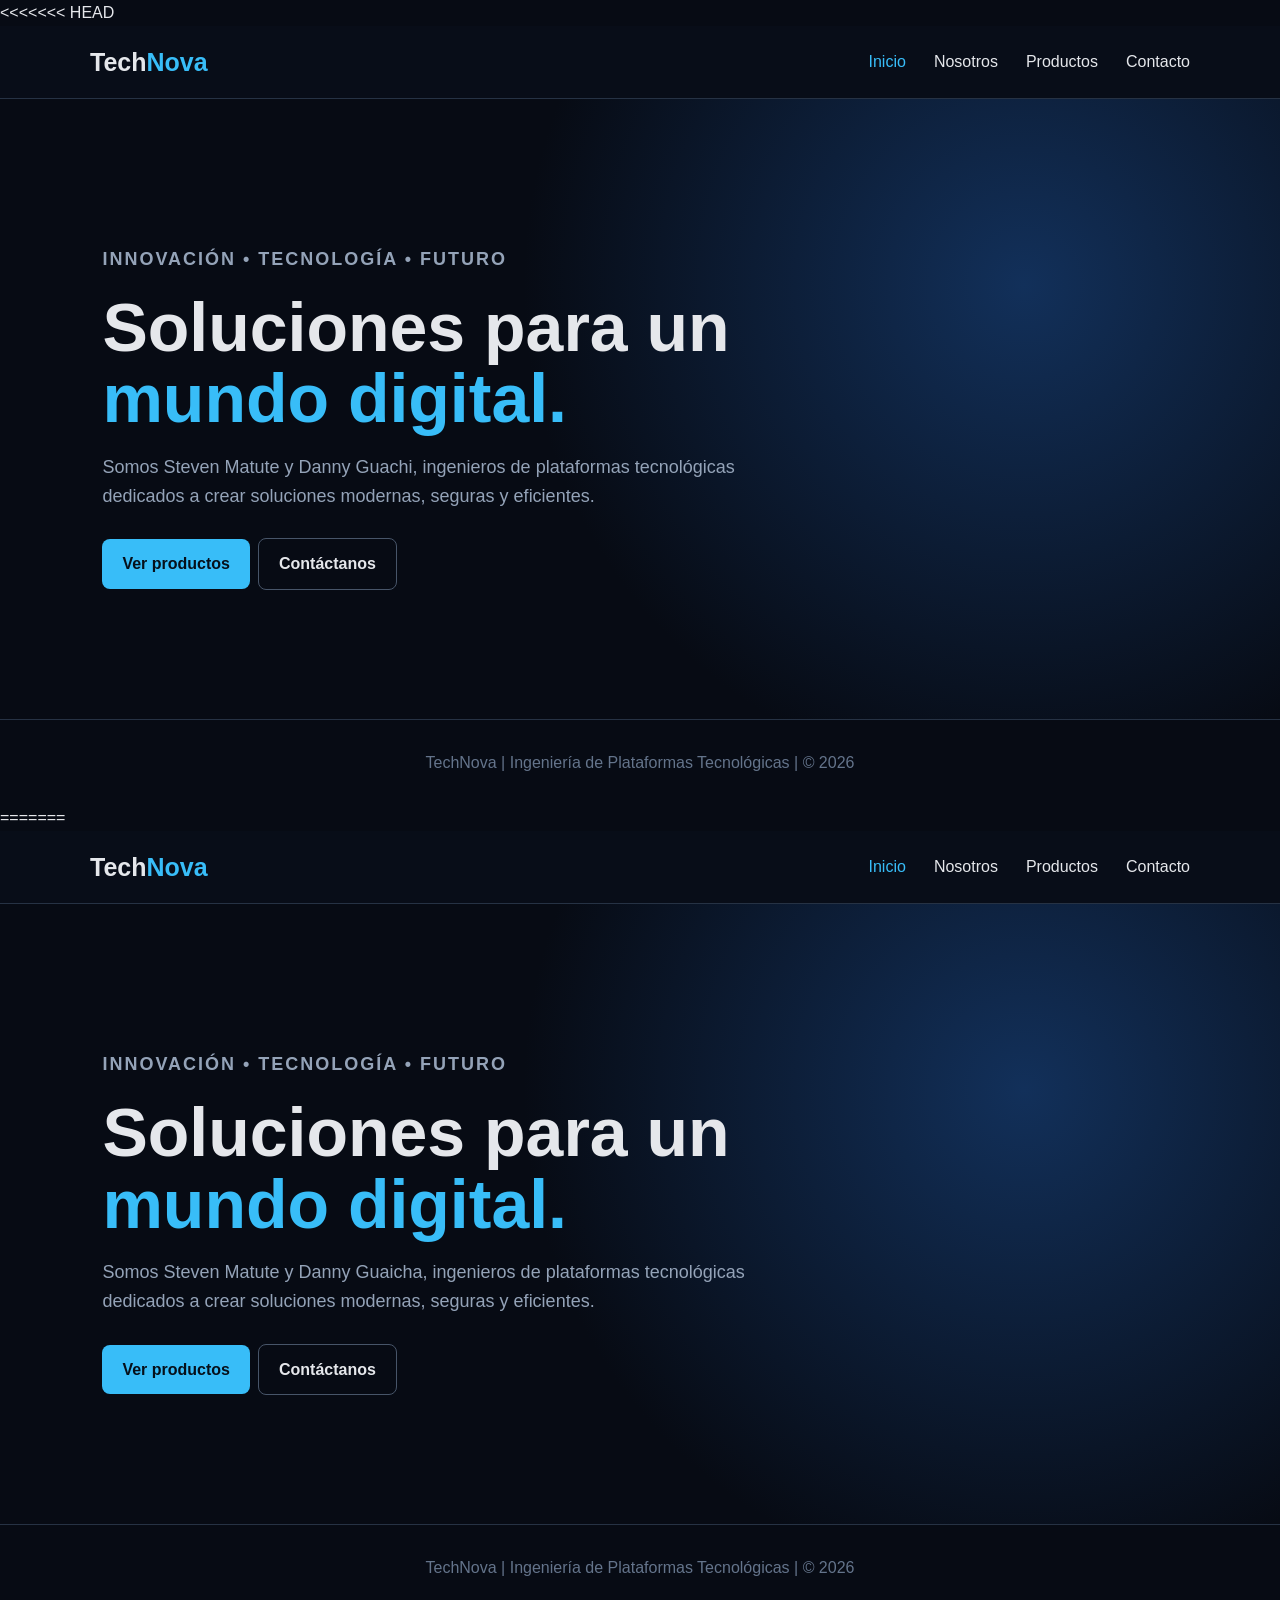
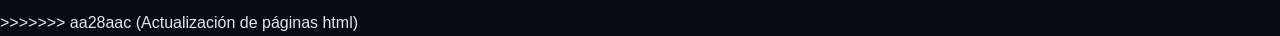
==== commit ecd369b8: "Actualización de la página" ====
--- a/index.html
+++ b/index.html
@@ -1 +1,40 @@
+<<<<<<< HEAD
 <!DOCTYPE html><html lang="es"><head><meta charset="UTF-8"><meta name="viewport" content="width=device-width,initial-scale=1.0"><title>TechNova - Inicio</title><link rel="stylesheet" href="style.css"></head><body><header><nav><a class="logo" href="index.html">Tech<span>Nova</span></a><ul><li><a class="active" href="index.html">Inicio</a></li><li><a href="nosotros.html">Nosotros</a></li><li><a href="productos.html">Productos</a></li><li><a href="contacto.html">Contacto</a></li></ul></nav></header><main><section class="hero"><div><p class="eyebrow">INNOVACIÓN • TECNOLOGÍA • FUTURO</p><h1>Soluciones para un <span>mundo digital.</span></h1><p>Somos Steven Matute y Danny Guachi, ingenieros de plataformas tecnológicas dedicados a crear soluciones modernas, seguras y eficientes.</p><a class="btn" href="productos.html">Ver productos</a><a class="btn outline" href="contacto.html">Contáctanos</a></div></section></main><footer>TechNova | Ingeniería de Plataformas Tecnológicas | © 2026</footer></body></html>
+=======
+<!DOCTYPE html>
+<html lang="es">
+
+<head>
+    <meta charset="UTF-8">
+    <meta name="viewport" content="width=device-width,initial-scale=1.0">
+    <title>TechNova - Inicio</title>
+    <link rel="stylesheet" href="style.css">
+</head>
+
+<body>
+    <header>
+        <nav><a class="logo" href="index.html">Tech<span>Nova</span></a>
+            <ul>
+                <li><a class="active" href="index.html">Inicio</a></li>
+                <li><a href="nosotros.html">Nosotros</a></li>
+                <li><a href="productos.html">Productos</a></li>
+                <li><a href="contacto.html">Contacto</a></li>
+            </ul>
+        </nav>
+    </header>
+    <main>
+        <section class="hero">
+            <div>
+                <p class="eyebrow">INNOVACIÓN • TECNOLOGÍA • FUTURO</p>
+                <h1>Soluciones para un <span>mundo digital.</span></h1>
+                <p>Somos Steven Matute y Danny Guaicha, ingenieros de plataformas tecnológicas dedicados a crear
+                    soluciones modernas, seguras y eficientes.</p><a class="btn" href="productos.html">Ver
+                    productos</a><a class="btn outline" href="contacto.html">Contáctanos</a>
+            </div>
+        </section>
+    </main>
+    <footer>TechNova | Ingeniería de Plataformas Tecnológicas | © 2026</footer>
+</body>
+
+</html>
+>>>>>>> aa28aac (Actualización de páginas html)
--- a/style.css
+++ b/style.css
@@ -1 +1 @@
-*{box-sizing:border-box}body{margin:0;font-family:Arial,sans-serif;background:#070b14;color:#e5e7eb;line-height:1.6}a{text-decoration:none;color:inherit}header{background:#080d18;border-bottom:1px solid #263244;position:sticky;top:0;z-index:5}nav{width:92%;max-width:1100px;height:72px;margin:auto;display:flex;align-items:center;justify-content:space-between}.logo{font-size:25px;font-weight:bold}.logo span,h1 span{color:#38bdf8}nav ul{display:flex;gap:28px;list-style:none}nav a:hover,nav .active{color:#38bdf8}.hero{min-height:620px;display:flex;align-items:center;padding:70px 8%;background:radial-gradient(circle at 80% 30%,#12305a,#070b14 45%)}.hero>div{max-width:800px}.eyebrow{color:#38bdf8;font-weight:bold;letter-spacing:2px;font-size:12px}.hero h1,.page>h1{font-size:clamp(42px,6vw,68px);line-height:1.05;margin:15px 0}.hero p{color:#94a3b8;font-size:18px;max-width:700px}.btn{display:inline-block;padding:12px 20px;background:#38bdf8;color:#06101a;border-radius:8px;font-weight:bold;margin:10px 8px 0 0}.outline{background:transparent;color:#e5e7eb;border:1px solid #475569}.page{width:92%;max-width:1100px;margin:auto;padding:80px 0;min-height:650px}.two{display:grid;grid-template-columns:1fr 1fr;gap:25px}.two article,.products article{background:#0d1524;border:1px solid #263244;border-radius:16px;padding:28px}.two p,.products p{color:#94a3b8}.team{margin-top:55px}.team h2{text-align:center}.avatar{width:80px;height:80px;border-radius:50%;background:#123653;color:#7dd3fc;display:grid;place-items:center;margin:0 auto 15px;font-weight:bold;font-size:24px}.team article,.contact{text-align:center}.products{display:grid;grid-template-columns:1fr 1fr;gap:25px;margin-top:35px}.products article{padding:0;overflow:hidden}.products img{width:100%;display:block}.products h2,.products p{padding:0 25px}.products h2{margin-bottom:0}.contact{text-align:center}.contact a{color:#38bdf8}footer{text-align:center;border-top:1px solid #263244;padding:30px;color:#64748b}@media(max-width:700px){nav{height:auto;padding:18px 0;flex-direction:column;gap:15px}nav ul{gap:12px;padding:0;margin:0;flex-wrap:wrap;justify-content:center}.hero{min-height:560px;padding:60px 7%}.two,.products{grid-template-columns:1fr}.page>h1{font-size:42px}}
+*{box-sizing:border-box}body{margin:0;font-family:Arial,sans-serif;background:#070b14;color:#e5e7eb;line-height:1.6}a{text-decoration:none;color:inherit}header{background:#080d18;border-bottom:1px solid #263244;position:sticky;top:0;z-index:5}nav{width:92%;max-width:1100px;height:72px;margin:auto;display:flex;align-items:center;justify-content:space-between}.logo{font-size:25px;font-weight:bold}.logo span,h1 span{color:#38bdf8}nav ul{display:flex;gap:28px;list-style:none}nav a:hover,nav .active{color:#38bdf8}.hero{min-height:620px;display:flex;align-items:center;padding:70px 8%;background:radial-gradient(circle at 80% 30%,#12305a,#070b14 45%)}.hero>div{max-width:800px}.eyebrow{color:#38bdf8;font-weight:bold;letter-spacing:2px;font-size:12px}.hero h1,.page>h1{font-size:clamp(42px,6vw,68px);line-height:1.05;margin:15px 0}.hero p{color:#94a3b8;font-size:18px;max-width:700px}.btn{display:inline-block;padding:12px 20px;background:#38bdf8;color:#06101a;border-radius:8px;font-weight:bold;margin:10px 8px 0 0}.outline{background:transparent;color:#e5e7eb;border:1px solid #475569}.page{width:92%;max-width:1100px;margin:auto;padding:80px 0;min-height:650px}.two{display:grid;grid-template-columns:1fr 1fr;gap:25px}.two article,.products article{background:#0d1524;border:1px solid #263244;border-radius:16px;padding:28px}.two p,.products p{color:#94a3b8}.team{margin-top:55px}.team h2{text-align:center}.avatar{width:80px;height:80px;border-radius:50%;background:#123653;color:#7dd3fc;display:grid;place-items:center;margin:0 auto 15px;font-weight:bold;font-size:24px}.team article,.contact{text-align:center}.products{display:grid;grid-template-columns:1fr 1fr;gap:25px;margin-top:35px}.products article{padding:0;overflow:hidden}.products img{width:100%;display:block}.products h2,.products p{padding:0 25px}.products h2{margin-bottom:0}.contact{text-align:center}.contact a{color:#38bdf8}footer{text-align:center;border-top:1px solid #263244;padding:30px;color:#64748b}@media(max-width:700px){nav{height:auto;padding:18px 0;flex-direction:column;gap:15px}nav ul{gap:12px;padding:0;margin:0;flex-wrap:wrap;justify-content:center}.hero{min-height:560px;padding:60px 7%}.two,.products{grid-template-columns:1fr}.page>h1{font-size:42px}}
--- a/style.css
+++ b/style.css
@@ -1 +1 @@
-*{box-sizing:border-box}body{margin:0;font-family:Arial,sans-serif;background:#070b14;color:#e5e7eb;line-height:1.6}a{text-decoration:none;color:inherit}header{background:#080d18;border-bottom:1px solid #263244;position:sticky;top:0;z-index:5}nav{width:92%;max-width:1100px;height:72px;margin:auto;display:flex;align-items:center;justify-content:space-between}.logo{font-size:25px;font-weight:bold}.logo span,h1 span{color:#38bdf8}nav ul{display:flex;gap:28px;list-style:none}nav a:hover,nav .active{color:#38bdf8}.hero{min-height:620px;display:flex;align-items:center;padding:70px 8%;background:radial-gradient(circle at 80% 30%,#12305a,#070b14 45%)}.hero>div{max-width:800px}.eyebrow{color:#38bdf8;font-weight:bold;letter-spacing:2px;font-size:12px}.hero h1,.page>h1{font-size:clamp(42px,6vw,68px);line-height:1.05;margin:15px 0}.hero p{color:#94a3b8;font-size:18px;max-width:700px}.btn{display:inline-block;padding:12px 20px;background:#38bdf8;color:#06101a;border-radius:8px;font-weight:bold;margin:10px 8px 0 0}.outline{background:transparent;color:#e5e7eb;border:1px solid #475569}.page{width:92%;max-width:1100px;margin:auto;padding:80px 0;min-height:650px}.two{display:grid;grid-template-columns:1fr 1fr;gap:25px}.two article,.products article{background:#0d1524;border:1px solid #263244;border-radius:16px;padding:28px}.two p,.products p{color:#94a3b8}.team{margin-top:55px}.team h2{text-align:center}.avatar{width:80px;height:80px;border-radius:50%;background:#123653;color:#7dd3fc;display:grid;place-items:center;margin:0 auto 15px;font-weight:bold;font-size:24px}.team article,.contact{text-align:center}.products{display:grid;grid-template-columns:1fr 1fr;gap:25px;margin-top:35px}.products article{padding:0;overflow:hidden}.products img{width:100%;display:block}.products h2,.products p{padding:0 25px}.products h2{margin-bottom:0}.contact{text-align:center}.contact a{color:#38bdf8}footer{text-align:center;border-top:1px solid #263244;padding:30px;color:#64748b}@media(max-width:700px){nav{height:auto;padding:18px 0;flex-direction:column;gap:15px}nav ul{gap:12px;padding:0;margin:0;flex-wrap:wrap;justify-content:center}.hero{min-height:560px;padding:60px 7%}.two,.products{grid-template-columns:1fr}.page>h1{font-size:42px}}
+*{box-sizing:border-box}body{margin:0;font-family:Arial,sans-serif;background:#070b14;color:#e5e7eb;line-height:1.6}a{text-decoration:none;color:inherit}header{background:#080d18;border-bottom:1px solid #263244;position:sticky;top:0;z-index:5}nav{width:92%;max-width:1100px;height:72px;margin:auto;display:flex;align-items:center;justify-content:space-between}.logo{font-size:25px;font-weight:bold}.logo span,h1 span{color:#38bdf8}nav ul{display:flex;gap:28px;list-style:none}nav a:hover,nav .active{color:#38bdf8}.hero{min-height:620px;display:flex;align-items:center;padding:70px 8%;background:radial-gradient(circle at 80% 30%,#12305a,#070b14 45%)}.hero>div{max-width:800px}.eyebrow{color:#38bdf8;font-weight:bold;letter-spacing:2px;font-size:12px}.hero h1,.page>h1{font-size:clamp(42px,6vw,68px);line-height:1.05;margin:15px 0}.hero p{color:#94a3b8;font-size:18px;max-width:700px}.btn{display:inline-block;padding:12px 20px;background:#38bdf8;color:#06101a;border-radius:8px;font-weight:bold;margin:10px 8px 0 0}.outline{background:transparent;color:#e5e7eb;border:1px solid #475569}.page{width:92%;max-width:1100px;margin:auto;padding:80px 0;min-height:650px}.two{display:grid;grid-template-columns:1fr 1fr;gap:25px}.two article,.products article{background:#0d1524;border:1px solid #263244;border-radius:16px;padding:28px}.two p,.products p{color:#94a3b8}.team{margin-top:55px}.team h2{text-align:center}.avatar{width:80px;height:80px;border-radius:50%;background:#123653;color:#7dd3fc;display:grid;place-items:center;margin:0 auto 15px;font-weight:bold;font-size:24px}.team article,.contact{text-align:center}.products{display:grid;grid-template-columns:1fr 1fr;gap:25px;margin-top:35px}.products article{padding:0;overflow:hidden}.products img{width:100%;display:block}.products h2,.products p{padding:0 25px}.products h2{margin-bottom:0}.contact{text-align:center}.contact a{color:#38bdf8}footer{text-align:center;border-top:1px solid #263244;padding:30px;color:#64748b}@media(max-width:700px){nav{height:auto;padding:18px 0;flex-direction:column;gap:15px}nav ul{gap:12px;padding:0;margin:0;flex-wrap:wrap;justify-content:center}.hero{min-height:560px;padding:60px 7%}.two,.products{grid-template-columns:1fr}.page>h1{font-size:42px}}
